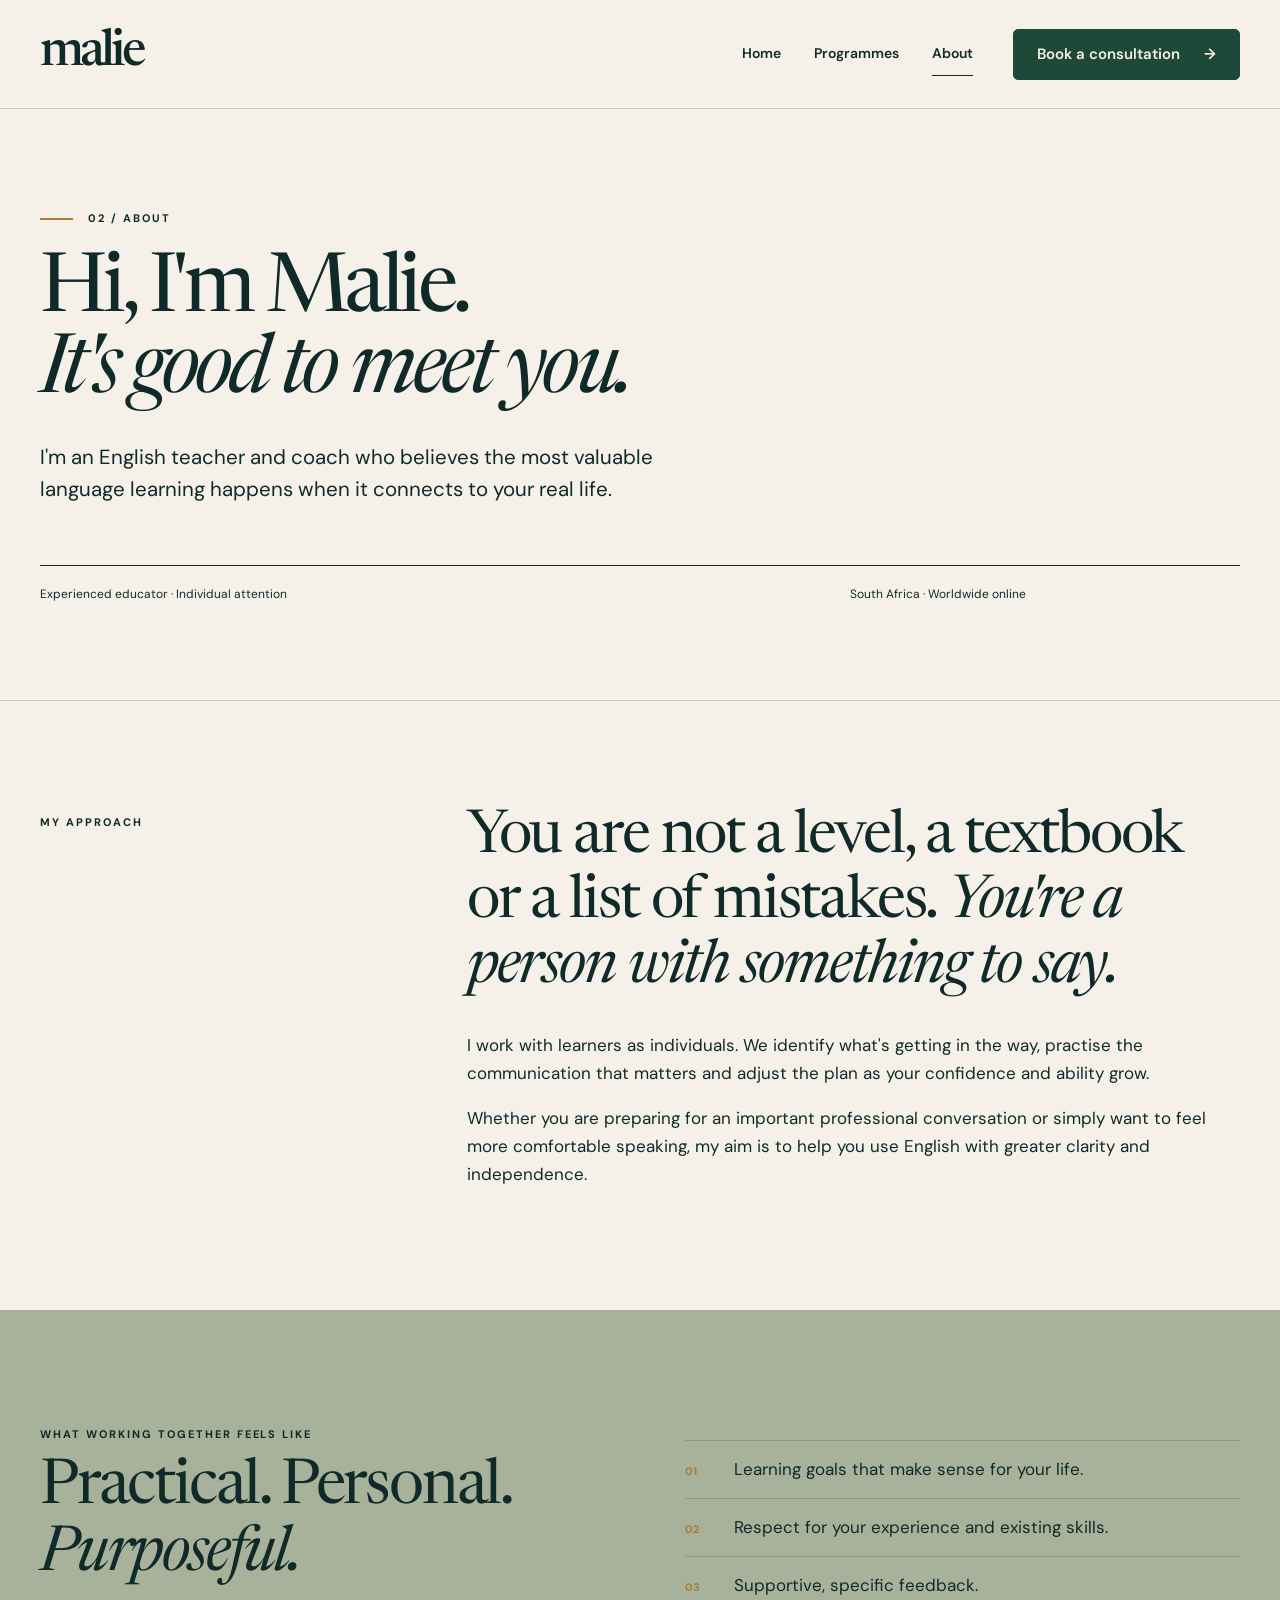
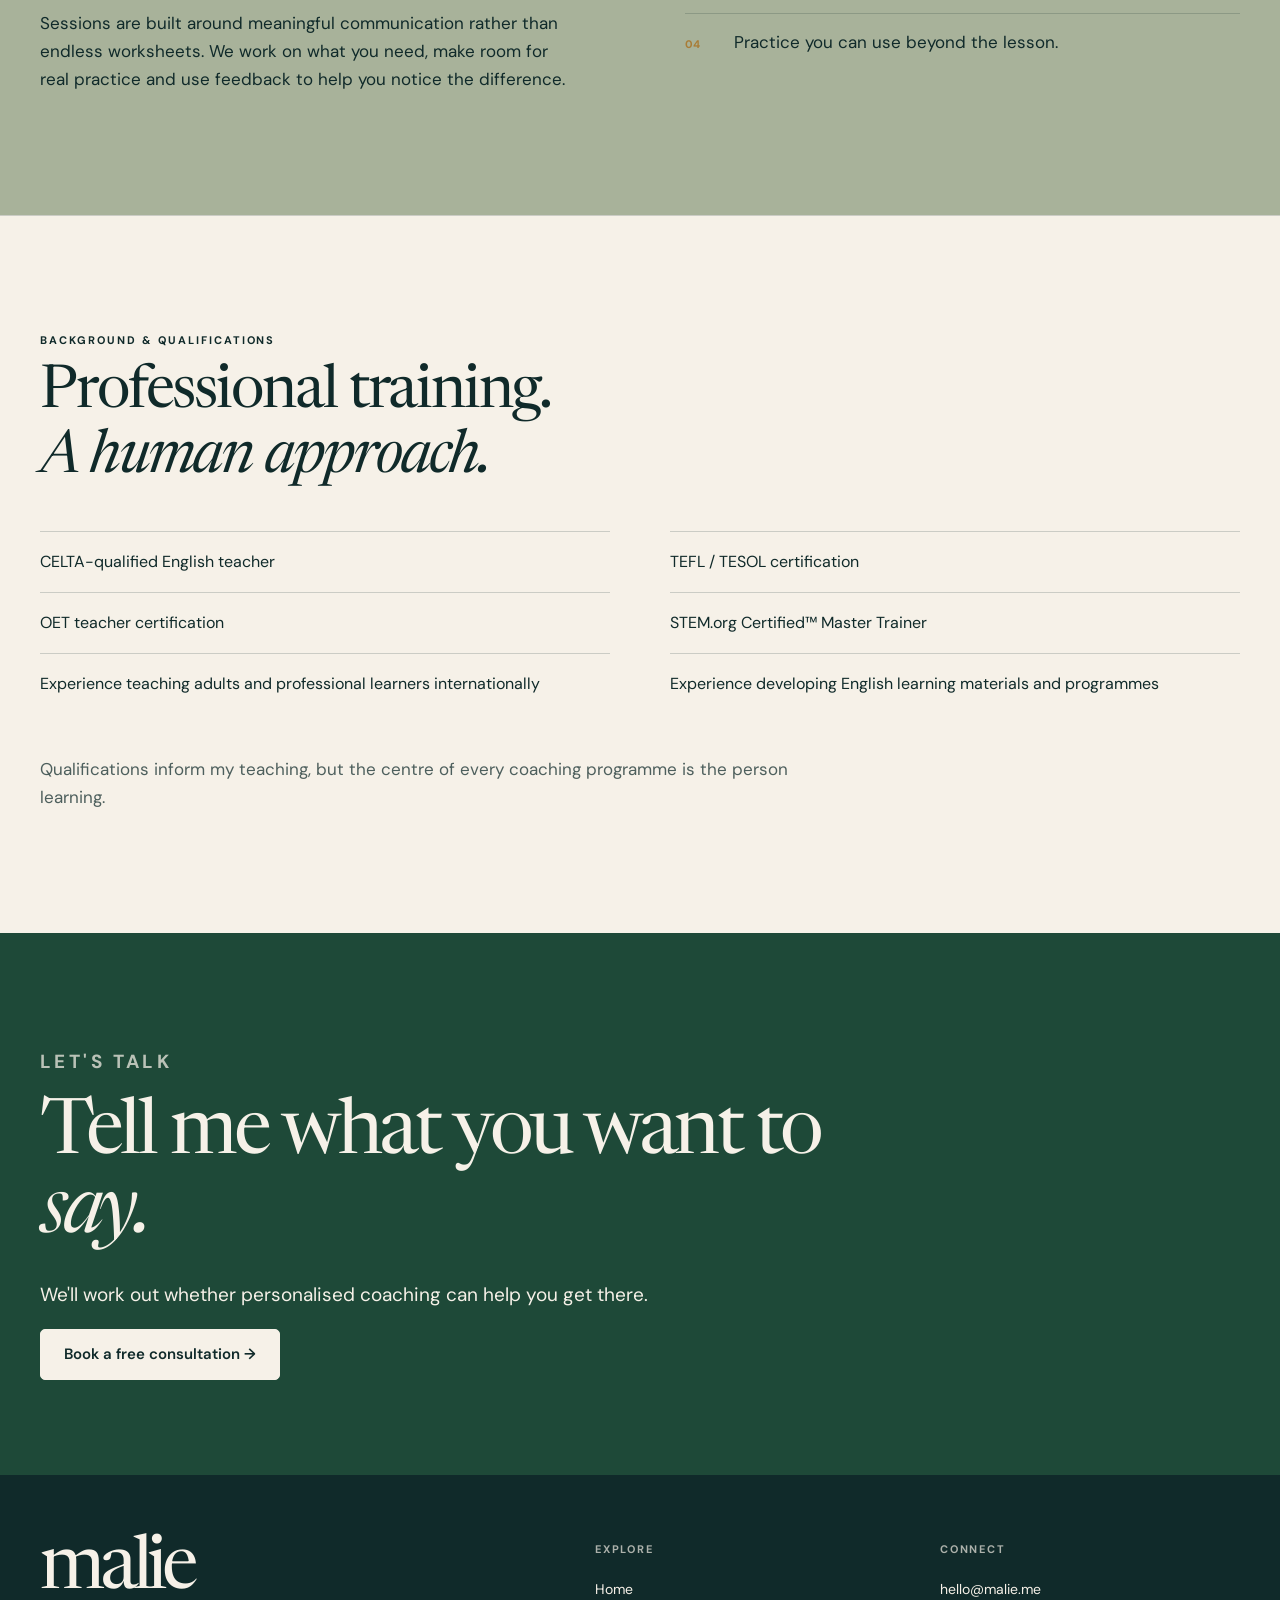
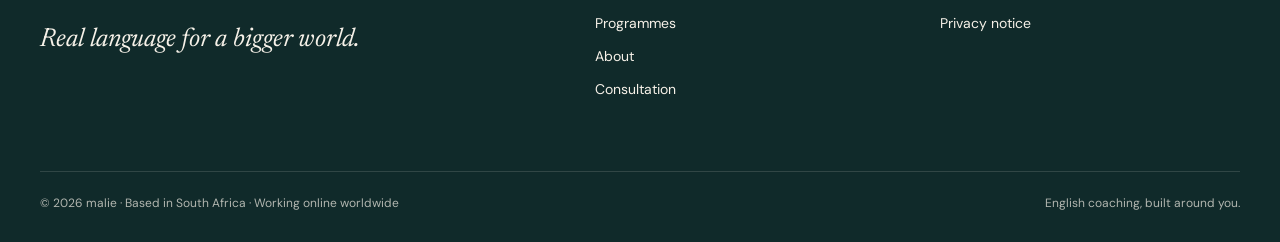
==== about.html @ 6d0420d9 "Add editorial About Malie page" ====
<!doctype html><html lang="en-GB"><head><meta charset="utf-8"><meta name="viewport" content="width=device-width,initial-scale=1"><meta name="theme-color" content="#F6F1E8"><title>About Malie | malie</title><meta name="description" content="Meet Malie, an experienced English teacher and coach offering personalised online English coaching."><link rel="canonical" href="https://malie.me/about.html"><link rel="icon" type="image/svg+xml" href="favicon.svg"><link rel="stylesheet" href="site.css"><script defer src="site.js"></script></head><body><a class="skip" href="#main">Skip to content</a><header class="site-header"><div class="container header-inner"><a class="wordmark" href="index.html" aria-label="malie — home">malie</a><button class="nav-toggle" aria-controls="site-navigation" aria-expanded="false" aria-label="Toggle navigation">Menu ☰</button><div class="header-right" id="site-navigation"><nav class="site-nav" aria-label="Main navigation"><a href="index.html" >Home</a><a href="programmes.html" >Programmes</a><a href="about.html" aria-current="page">About</a></nav><a class="header-cta" href="consultation.html">Book a consultation <span aria-hidden="true">→</span></a></div></div></header><main id="main"><section class="page-hero"><div class="container"><p class="eyebrow">02 / About</p><h1>Hi, I'm Malie.<br><em>It's good to meet you.</em></h1><p class="page-lead">I'm an English teacher and coach who believes the most valuable language learning happens when it connects to your real life.</p><div class="mastline"><span>Experienced educator · Individual attention</span><span>South Africa · Worldwide online</span></div></div></section>
<section class="section"><div class="container section-kicker"><p class="eyebrow">My approach</p><div><h2 class="display-statement">You are not a level, a textbook or a list of mistakes. <em>You're a person with something to say.</em></h2><p class="reading">I work with learners as individuals. We identify what's getting in the way, practise the communication that matters and adjust the plan as your confidence and ability grow.</p><p class="reading">Whether you are preparing for an important professional conversation or simply want to feel more comfortable speaking, my aim is to help you use English with greater clarity and independence.</p></div></div></section>
<section class="section feature"><div class="container split"><div><p class="eyebrow">What working together feels like</p><h2>Practical. Personal. <em>Purposeful.</em></h2><p>Sessions are built around meaningful communication rather than endless worksheets. We work on what you need, make room for real practice and use feedback to help you notice the difference.</p></div><div><ol class="steps"><li>Learning goals that make sense for your life.</li><li>Respect for your experience and existing skills.</li><li>Supportive, specific feedback.</li><li>Practice you can use beyond the lesson.</li></ol></div></div></section>
<section class="section"><div class="container"><p class="eyebrow">Background & qualifications</p><h2 class="display-statement">Professional training.<br><em>A human approach.</em></h2><ul class="credential-list"><li>CELTA-qualified English teacher</li><li>TEFL / TESOL certification</li><li>OET teacher certification</li><li>STEM.org Certified™ Master Trainer</li><li>Experience teaching adults and professional learners internationally</li><li>Experience developing English learning materials and programmes</li></ul><p class="reading muted">Qualifications inform my teaching, but the centre of every coaching programme is the person learning.</p></div></section>
<section class="dark-band"><div class="container"><p class="eyebrow">Let's talk</p><h2>Tell me what you want to <em>say.</em></h2><p>We'll work out whether personalised coaching can help you get there.</p><a class="button" href="consultation.html">Book a free consultation →</a></div></section></main><footer class="site-footer"><div class="container"><div class="footer-top"><div><a class="footer-wordmark" href="index.html">malie</a><p class="footer-tagline">Real language for a bigger world.</p></div><div><p class="footer-head">Explore</p><nav class="footer-links" aria-label="Footer navigation"><a href="index.html">Home</a><a href="programmes.html">Programmes</a><a href="about.html">About</a><a href="consultation.html">Consultation</a></nav></div><div><p class="footer-head">Connect</p><nav class="footer-links" aria-label="Contact links"><a href="mailto:hello@malie.me">hello@malie.me</a><a href="privacy.html">Privacy notice</a></nav></div></div><div class="footer-bottom"><span>© 2026 malie · Based in South Africa · Working online worldwide</span><span>English coaching, built around you.</span></div></div></footer></body></html>
---- site.css ----
@import url('https://fonts.googleapis.com/css2?family=DM+Sans:wght@400;500;600;700&family=Newsreader:ital,opsz,wght@0,6..72,400;0,6..72,500;1,6..72,400;1,6..72,500&display=swap');
:root{--ivory:#F6F1E8;--ink:#102A2A;--sage:#A8B29A;--forest:#1E4938;--brass:#A97C36;--line:rgba(16,42,42,.19);--sans:'DM Sans',Arial,sans-serif;--serif:'Newsreader',Georgia,serif}
*{box-sizing:border-box}
html{scroll-behavior:smooth}
body{margin:0;background:var(--ivory);color:var(--ink);font:400 17px/1.65 var(--sans);-webkit-font-smoothing:antialiased}
a{color:inherit;text-underline-offset:4px}a:hover{color:var(--forest)}
img{display:block;max-width:100%}
button,input,textarea,select{font:inherit}button{cursor:pointer}
:focus-visible{outline:3px solid var(--brass);outline-offset:4px}
.skip{position:absolute;left:20px;top:-100px;background:var(--forest);color:var(--ivory);padding:12px 20px;z-index:100}
.skip:focus{top:12px}
.container{width:min(1240px,calc(100% - 80px));margin-inline:auto}
.reading{max-width:750px}
.site-header{position:relative;border-bottom:1px solid var(--line);background:var(--ivory);z-index:10}
.header-inner{min-height:108px;display:flex;align-items:center;justify-content:space-between;gap:32px}
.wordmark{font:500 51px/.8 var(--serif);letter-spacing:-.08em;text-decoration:none;white-space:nowrap;color:var(--ink)}
.wordmark:hover{color:var(--ink)}
.header-right{display:flex;align-items:center;gap:40px}
.site-nav{display:flex;align-items:center;gap:33px}
.site-nav a{text-decoration:none;font-size:14px;font-weight:600;white-space:nowrap;border-bottom:1px solid transparent;padding:10px 0}
.site-nav a:hover,.site-nav a[aria-current="page"]{border-color:var(--ink)}
.header-cta,.button{display:inline-flex;justify-content:center;align-items:center;gap:24px;min-height:51px;padding:13px 23px;background:var(--forest);color:var(--ivory);text-decoration:none;font:600 15px/1.25 var(--sans);border:1px solid var(--forest);border-radius:5px;transition:background .18s,color .18s}
.header-cta:hover,.button:hover{background:var(--ink);color:var(--ivory)}
.button--outline{background:transparent;border-color:var(--ink);color:var(--ink)}
.button--outline:hover{background:var(--ink);color:var(--ivory)}
.button--text{background:transparent;border:0;border-radius:0;color:var(--ink);padding:0;min-height:40px}
.button--text:hover{background:transparent;color:var(--forest)}
.nav-toggle{display:none;background:none;color:var(--ink);border:1px solid var(--line);padding:10px 13px;border-radius:4px;min-height:44px}
.eyebrow{font-size:11px;letter-spacing:.18em;text-transform:uppercase;font-weight:700;line-height:1.6}
.editorial-rule{width:48px;height:2px;background:var(--brass);margin:20px 0 28px}
.hero{padding:95px 0 100px;overflow:hidden}
.hero-grid{display:grid;grid-template-columns:minmax(0,1.2fr) minmax(260px,.8fr);align-items:stretch;gap:72px}
.hero h1,.page-hero h1{font:400 clamp(58px,6.4vw,96px)/.99 var(--serif);letter-spacing:-.055em;margin:24px 0 28px;max-width:780px}
h1 em,h2 em,.display-statement em{font-weight:400}
.hero-lead,.page-lead{font-size:clamp(18px,1.6vw,21px);line-height:1.55;max-width:620px;margin:0 0 32px}
.hero-actions{display:flex;gap:17px;flex-wrap:wrap;align-items:center}
.hero-note{display:flex;gap:25px;align-items:center;margin-top:55px;padding-top:22px;border-top:1px solid var(--line);font-size:12px;line-height:1.5}
.hero-note span+span{border-left:1px solid var(--line);padding-left:25px}
.hero-art{position:relative;min-height:545px;background:var(--sage);padding:35px;overflow:hidden;display:flex;flex-direction:column;justify-content:space-between}
.hero-art::before{content:"";border:1px solid rgba(16,42,42,.24);position:absolute;inset:19px;pointer-events:none}
.hero-art-top{z-index:1;display:flex;justify-content:space-between;align-items:flex-start;font-size:11px;font-weight:700;letter-spacing:.12em;text-transform:uppercase}
.hero-art-word{font:400 clamp(135px,17vw,245px)/.75 var(--serif);letter-spacing:-.1em;margin-left:-22px;align-self:flex-start;white-space:nowrap}
.hero-art-quote{align-self:flex-end;max-width:275px;text-align:right;font:italic 400 34px/1.1 var(--serif);position:relative;z-index:1}
.hero-art-bottom{display:flex;justify-content:space-between;align-items:end;gap:30px;font-size:11px;font-weight:700;letter-spacing:.07em}
.section{padding:105px 0;border-top:1px solid var(--line)}
.section-kicker{display:grid;grid-template-columns:1fr 2fr;gap:40px;align-items:start}
.section-kicker .eyebrow{margin-top:8px}
.display-statement{font:400 clamp(39px,4.7vw,65px)/1.08 var(--serif);letter-spacing:-.035em;margin:0 0 30px;max-width:950px}
.section-intro{font:400 clamp(28px,3.1vw,43px)/1.18 var(--serif);letter-spacing:-.02em;margin:0 0 35px}
.muted{opacity:.73}
.text-link{display:inline-flex;gap:20px;align-items:center;text-decoration:none;font-weight:700;font-size:14px;border-bottom:1px solid var(--ink);padding-bottom:5px}
.text-link:hover{color:var(--forest);border-color:var(--forest)}
.path-list{display:grid;grid-template-columns:repeat(3,1fr);gap:40px;margin-top:65px}
.path-item{border-top:1px solid var(--ink);padding-top:18px}
.path-item .number{color:var(--brass);font-weight:700;font-size:12px}
.path-item h3{font:400 34px/1.15 var(--serif);letter-spacing:-.02em;margin:30px 0 15px}
.path-item p{margin:0;font-size:16px}
.split{display:grid;grid-template-columns:1fr 1fr;gap:clamp(40px,7vw,110px)}
.feature{background:var(--sage);border:0}
.feature .number-large{font:400 clamp(125px,16vw,240px)/.8 var(--serif);letter-spacing:-.07em;margin-top:15px}
.feature h2{font:400 clamp(43px,4.9vw,68px)/1.07 var(--serif);letter-spacing:-.035em;margin:0 0 20px}
.feature p{max-width:540px}
.feature aside{display:flex;justify-content:end;align-items:end}
.feature-side{border-top:1px solid rgba(16,42,42,.5);padding-top:20px;width:100%;max-width:300px}
.steps{counter-reset:step;list-style:none;padding:0;margin:25px 0}
.steps li{display:flex;align-items:baseline;gap:24px;border-top:1px solid var(--line);padding:16px 0;line-height:1.45}
.steps li::before{counter-increment:step;content:"0" counter(step);font-size:11px;font-weight:700;color:var(--brass);min-width:25px}
.dark-band{background:var(--forest);color:var(--ivory);padding:95px 0}
.dark-band .eyebrow{opacity:.72}
.dark-band h2{font:400 clamp(43px,6vw,80px)/1.02 var(--serif);letter-spacing:-.045em;margin:18px 0 26px;max-width:900px}
.dark-band p{font-size:19px;max-width:640px}
.dark-band .button{background:var(--ivory);color:var(--ink);border-color:var(--ivory)}
.dark-band .button:hover{background:var(--sage);border-color:var(--sage)}
.page-hero{padding:90px 0 95px}
.page-hero h1{max-width:1000px}
.page-hero .eyebrow{display:flex;align-items:center;gap:15px}
.page-hero .eyebrow::before{content:"";display:inline-block;width:33px;height:2px;background:var(--brass)}
.mastline{border-top:1px solid var(--ink);display:grid;grid-template-columns:2fr 1fr;gap:30px;padding-top:19px;font-size:12px;margin-top:60px}
.programme-head{display:grid;grid-template-columns:minmax(0,1fr) minmax(200px,.46fr);gap:70px;align-items:start}
.programme-head h2{font:400 clamp(40px,5.1vw,72px)/1.03 var(--serif);letter-spacing:-.045em;margin:10px 0 20px}
.programme-panel{padding:60px 0;border-top:1px solid var(--line)}
.programme-panel.first{border-top:1px solid var(--ink)}
.programme-panel h3{font:400 33px/1.15 var(--serif);margin:0 0 12px}
.programme-panel p{max-width:700px}
.details-grid{display:grid;grid-template-columns:repeat(2,1fr);gap:25px 70px;margin-top:55px}
.detail{padding-top:15px;border-top:1px solid var(--line)}
.detail strong{display:block;font-size:13px}
.detail p{font-size:15px;margin:6px 0 0}
.quote-section{padding:80px 0;border-top:1px solid var(--line)}
.quote-section blockquote{font:italic 400 clamp(36px,5.3vw,74px)/1.1 var(--serif);letter-spacing:-.04em;max-width:980px;margin:0}
.credential-list{display:grid;grid-template-columns:repeat(2,1fr);gap:0 60px;margin:40px 0;padding:0;list-style:none}
.credential-list li{border-top:1px solid var(--line);padding:17px 0;font-size:16px}
.info-section{padding:55px 0;border-top:1px solid var(--line)}
.info-section h2{font:400 35px/1.1 var(--serif);margin:0 0 22px}
.info-section p{margin-top:0}
.faq{max-width:830px;margin:50px auto 0}
.faq details{border-top:1px solid var(--line);padding:17px 0}
.faq details:last-child{border-bottom:1px solid var(--line)}
.faq summary{cursor:pointer;list-style:none;display:flex;justify-content:space-between;gap:20px;font-weight:600}
.faq summary::-webkit-details-marker{display:none}
.faq summary::after{content:"+";font-size:25px;font-weight:400;line-height:1}
.faq details[open] summary::after{content:"−"}
.faq details p{max-width:640px;margin:14px 0 6px}
.contact-panel{background:var(--sage);padding:55px;display:grid;grid-template-columns:1fr 1.3fr;gap:80px}
.contact-panel h2{font:400 45px/1.08 var(--serif);margin:0 0 20px}
.contact-panel p{margin:0 0 15px}
.form-grid{display:grid;grid-template-columns:1fr 1fr;gap:19px}
.field{display:flex;flex-direction:column;gap:6px}
.field.full{grid-column:1/-1}
.field label{font-size:13px;font-weight:700}
.field input,.field select,.field textarea{background:var(--ivory);border:1px solid rgba(16,42,42,.55);color:var(--ink);border-radius:4px;padding:12px 13px;min-height:49px;width:100%}
.field textarea{min-height:122px;resize:vertical}
.form-note{font-size:12px;line-height:1.5;opacity:.77;margin:8px 0 17px}
.contact-actions{display:flex;align-items:center;gap:16px;flex-wrap:wrap}
.form-status{font-size:14px;font-weight:600}
.site-footer{background:var(--ink);color:var(--ivory);padding:65px 0 28px}
.footer-top{display:grid;grid-template-columns:1.7fr 1fr 1fr;gap:45px;padding-bottom:70px}
.footer-wordmark{font:400 74px/.85 var(--serif);letter-spacing:-.07em;text-decoration:none}
.footer-wordmark:hover{color:var(--ivory)}
.footer-tagline{font:italic 400 26px/1.1 var(--serif);margin:23px 0 0}
.footer-head{font-size:11px;text-transform:uppercase;letter-spacing:.16em;opacity:.68;font-weight:700;margin:0 0 20px}
.footer-links{display:flex;flex-direction:column;align-items:start;gap:10px}
.footer-links a{text-decoration:none;font-size:14px}
.footer-links a:hover{text-decoration:underline;color:var(--ivory)}
.footer-bottom{display:flex;justify-content:space-between;gap:20px;border-top:1px solid rgba(246,241,232,.2);padding-top:22px;font-size:12px;opacity:.7;flex-wrap:wrap}
.footer-bottom a{color:var(--ivory)}
.simple-body{padding:10px 0 90px}
.simple-body h2{font:400 34px/1.2 var(--serif);margin:40px 0 15px}
.simple-body p,.simple-body li{font-size:16px}
@media(max-width:1000px){.header-right{gap:20px}.site-nav{gap:22px}.hero-grid{gap:38px}.hero-art{min-height:490px}.section-kicker{grid-template-columns:1fr 2.5fr}.contact-panel{gap:40px}}
@media(max-width:760px){.container{width:calc(100% - 40px)}.header-inner{min-height:82px}.wordmark{font-size:45px}.nav-toggle{display:block}.header-right{display:none;position:absolute;top:82px;left:0;right:0;background:var(--ivory);padding:22px 20px 32px;border-top:1px solid var(--line);border-bottom:1px solid var(--ink);flex-direction:column;align-items:stretch;gap:25px}.header-right.open{display:flex}.site-nav{flex-direction:column;align-items:stretch;gap:6px}.site-nav a{font-size:16px;padding:12px 0}.header-cta{align-self:flex-start}.hero{padding:60px 0 70px}.hero-grid,.split,.section-kicker,.programme-head,.contact-panel{grid-template-columns:1fr;gap:35px}.hero h1,.page-hero h1{font-size:clamp(48px,10vw,64px);margin:20px 0 25px}.hero-art{min-height:340px;padding:30px}.hero-art-word{font-size:150px}.hero-art-quote{font-size:29px}.hero-note{flex-wrap:wrap;gap:12px;margin-top:38px}.hero-note span+span{padding-left:12px}.section{padding:68px 0}.path-list,.details-grid,.credential-list{grid-template-columns:1fr}.path-list{gap:37px;margin-top:40px}.path-item h3{margin-top:15px}.feature aside{display:none}.dark-band{padding:75px 0}.page-hero{padding:55px 0 65px}.mastline{grid-template-columns:1fr;gap:8px;margin-top:40px}.programme-panel{padding:43px 0}.contact-panel{padding:30px 22px}.form-grid{grid-template-columns:1fr}.footer-top{grid-template-columns:1fr 1fr;gap:35px;padding-bottom:50px}.footer-top>div:first-child{grid-column:1/-1}.footer-wordmark{font-size:66px}}
@media(max-width:430px){.hero-art{min-height:300px}.hero-art-word{font-size:135px}.hero-art-quote{font-size:25px}.hero-note{display:block}.hero-note span{display:block}.hero-note span+span{border:0;padding:0;margin-top:9px}.footer-top{grid-template-columns:1fr}.footer-top>div:first-child{grid-column:auto}}
@media(prefers-reduced-motion:reduce){html{scroll-behavior:auto}*{transition:none!important}}
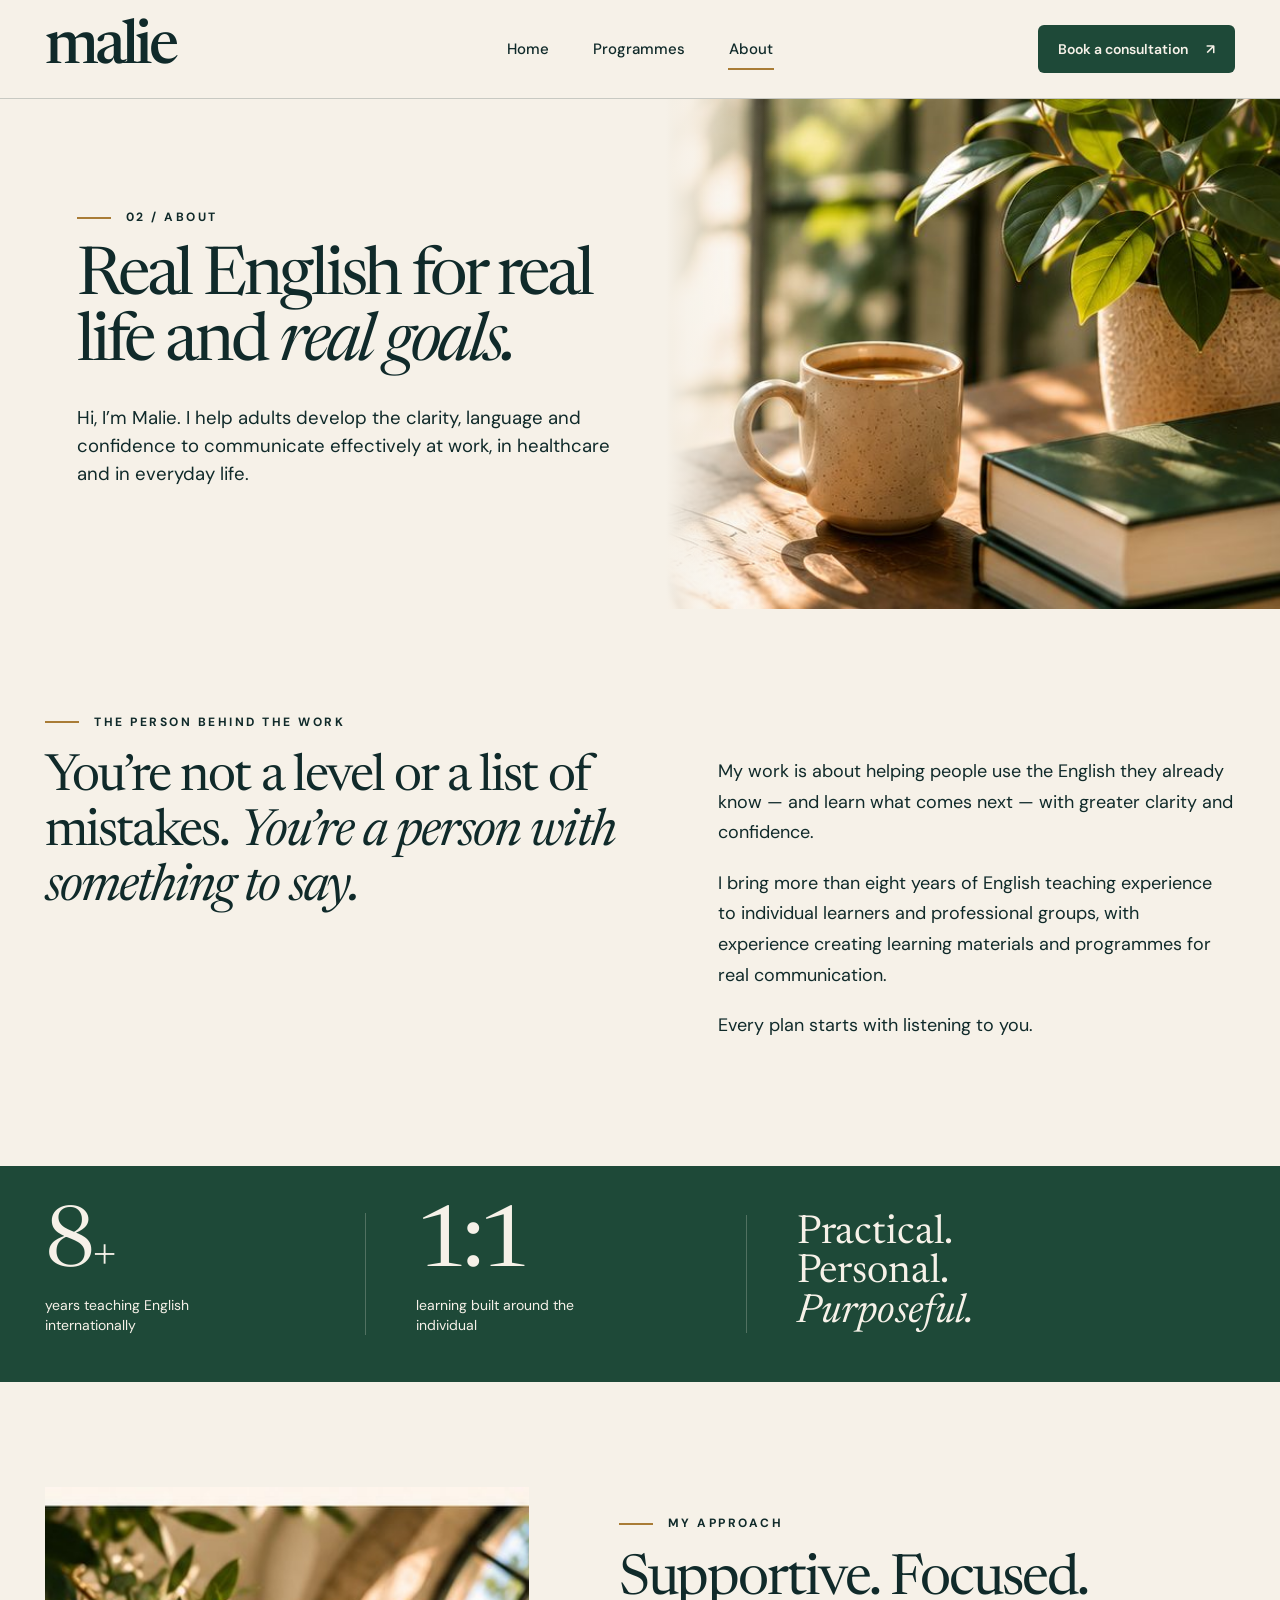
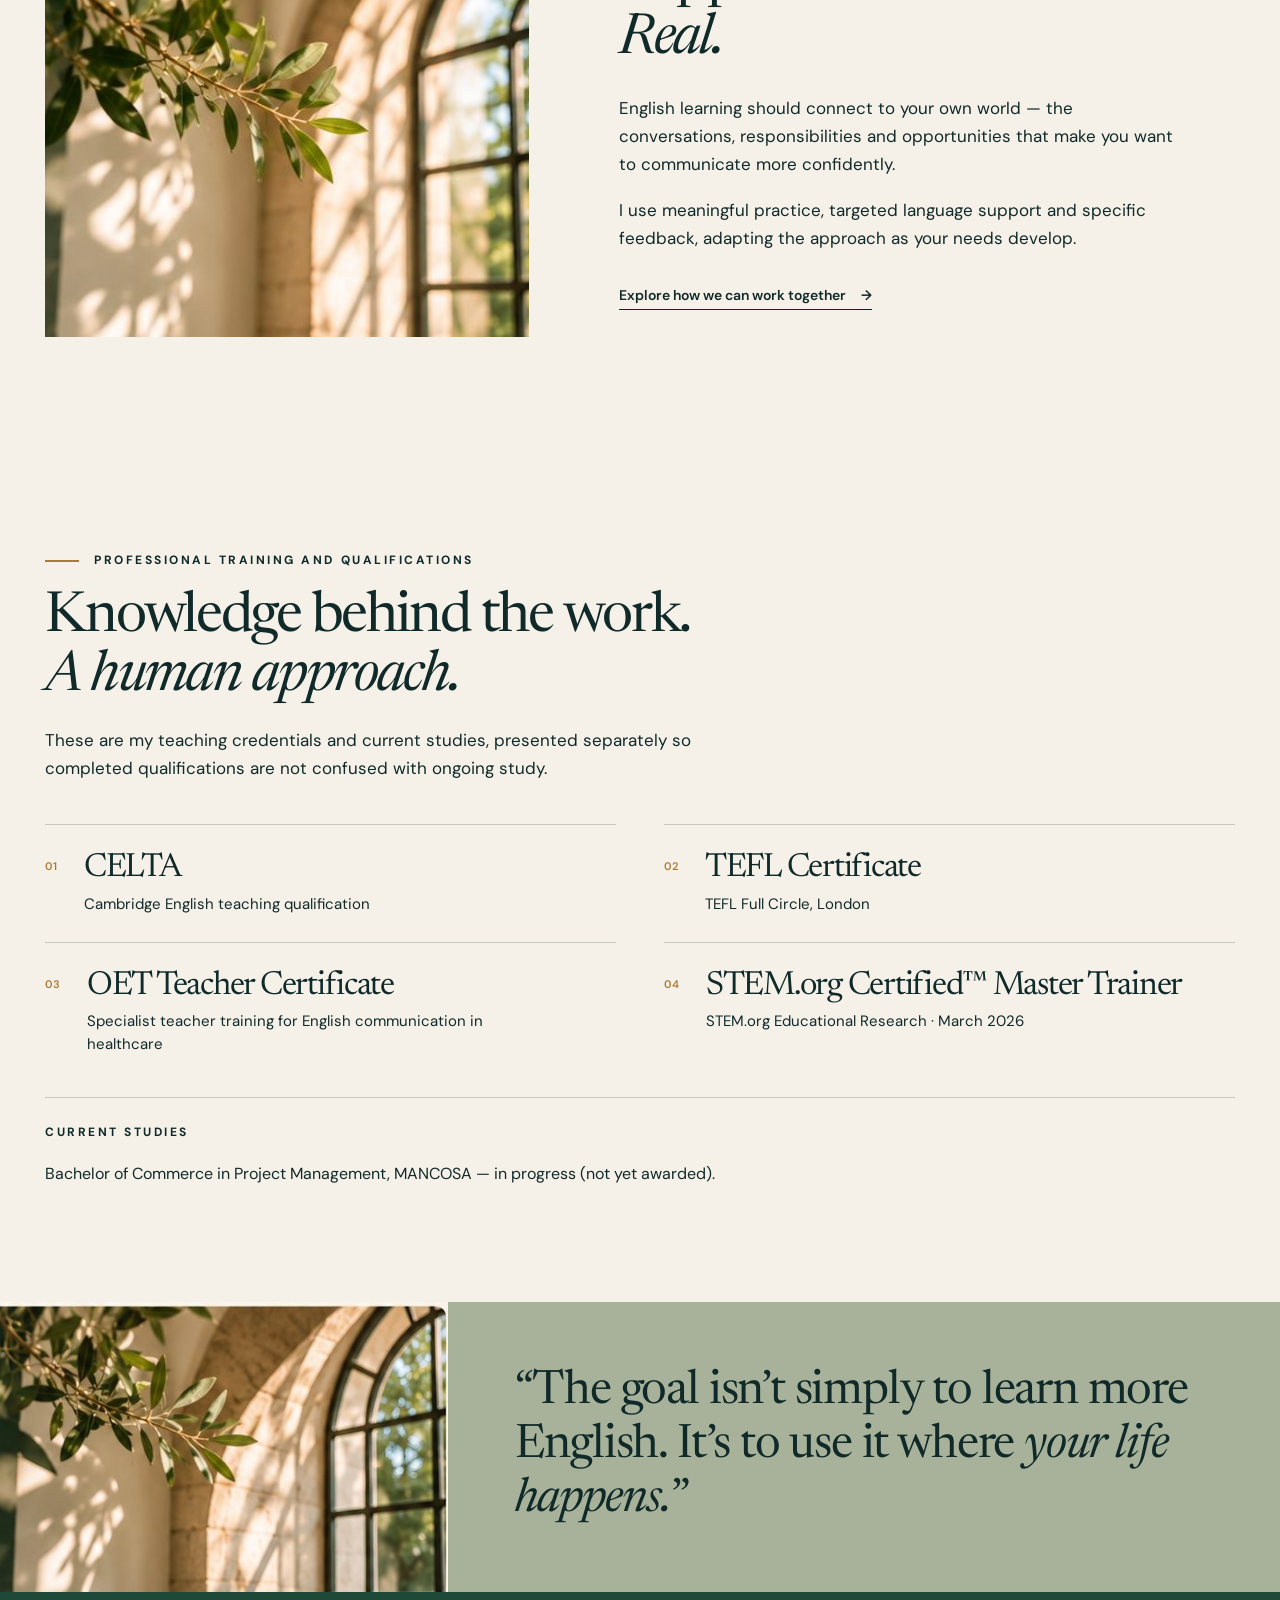
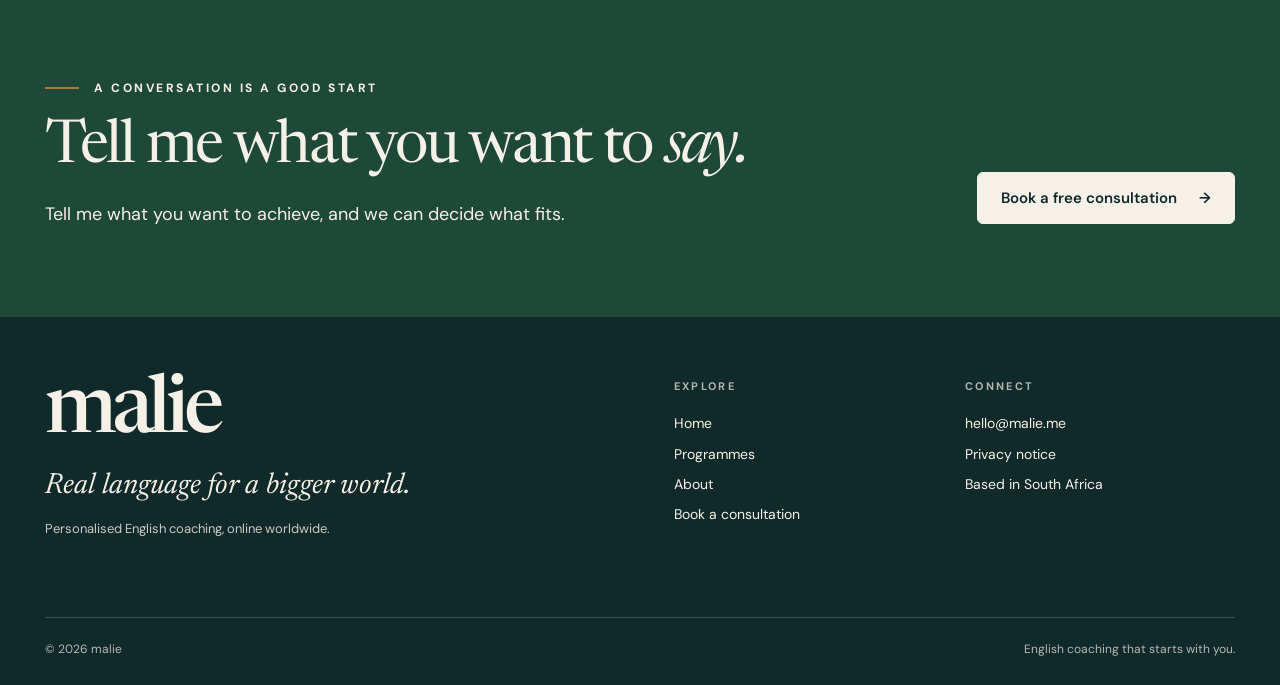
==== commit 91d16e82: "Rebuild all malie.me pages to approved editorial identity and correct credentials" ====
--- a/about.html
+++ b/about.html
@@ -1,5 +1,31 @@
-<!doctype html><html lang="en-GB"><head><meta charset="utf-8"><meta name="viewport" content="width=device-width,initial-scale=1"><meta name="theme-color" content="#F6F1E8"><title>About Malie | malie</title><meta name="description" content="Meet Malie, an experienced English teacher and coach offering personalised online English coaching."><link rel="canonical" href="https://malie.me/about.html"><link rel="icon" type="image/svg+xml" href="favicon.svg"><link rel="stylesheet" href="site.css"><script defer src="site.js"></script></head><body><a class="skip" href="#main">Skip to content</a><header class="site-header"><div class="container header-inner"><a class="wordmark" href="index.html" aria-label="malie — home">malie</a><button class="nav-toggle" aria-controls="site-navigation" aria-expanded="false" aria-label="Toggle navigation">Menu ☰</button><div class="header-right" id="site-navigation"><nav class="site-nav" aria-label="Main navigation"><a href="index.html" >Home</a><a href="programmes.html" >Programmes</a><a href="about.html" aria-current="page">About</a></nav><a class="header-cta" href="consultation.html">Book a consultation <span aria-hidden="true">→</span></a></div></div></header><main id="main"><section class="page-hero"><div class="container"><p class="eyebrow">02 / About</p><h1>Hi, I'm Malie.<br><em>It's good to meet you.</em></h1><p class="page-lead">I'm an English teacher and coach who believes the most valuable language learning happens when it connects to your real life.</p><div class="mastline"><span>Experienced educator · Individual attention</span><span>South Africa · Worldwide online</span></div></div></section>
-<section class="section"><div class="container section-kicker"><p class="eyebrow">My approach</p><div><h2 class="display-statement">You are not a level, a textbook or a list of mistakes. <em>You're a person with something to say.</em></h2><p class="reading">I work with learners as individuals. We identify what's getting in the way, practise the communication that matters and adjust the plan as your confidence and ability grow.</p><p class="reading">Whether you are preparing for an important professional conversation or simply want to feel more comfortable speaking, my aim is to help you use English with greater clarity and independence.</p></div></div></section>
-<section class="section feature"><div class="container split"><div><p class="eyebrow">What working together feels like</p><h2>Practical. Personal. <em>Purposeful.</em></h2><p>Sessions are built around meaningful communication rather than endless worksheets. We work on what you need, make room for real practice and use feedback to help you notice the difference.</p></div><div><ol class="steps"><li>Learning goals that make sense for your life.</li><li>Respect for your experience and existing skills.</li><li>Supportive, specific feedback.</li><li>Practice you can use beyond the lesson.</li></ol></div></div></section>
-<section class="section"><div class="container"><p class="eyebrow">Background & qualifications</p><h2 class="display-statement">Professional training.<br><em>A human approach.</em></h2><ul class="credential-list"><li>CELTA-qualified English teacher</li><li>TEFL / TESOL certification</li><li>OET teacher certification</li><li>STEM.org Certified™ Master Trainer</li><li>Experience teaching adults and professional learners internationally</li><li>Experience developing English learning materials and programmes</li></ul><p class="reading muted">Qualifications inform my teaching, but the centre of every coaching programme is the person learning.</p></div></section>
-<section class="dark-band"><div class="container"><p class="eyebrow">Let's talk</p><h2>Tell me what you want to <em>say.</em></h2><p>We'll work out whether personalised coaching can help you get there.</p><a class="button" href="consultation.html">Book a free consultation →</a></div></section></main><footer class="site-footer"><div class="container"><div class="footer-top"><div><a class="footer-wordmark" href="index.html">malie</a><p class="footer-tagline">Real language for a bigger world.</p></div><div><p class="footer-head">Explore</p><nav class="footer-links" aria-label="Footer navigation"><a href="index.html">Home</a><a href="programmes.html">Programmes</a><a href="about.html">About</a><a href="consultation.html">Consultation</a></nav></div><div><p class="footer-head">Connect</p><nav class="footer-links" aria-label="Contact links"><a href="mailto:hello@malie.me">hello@malie.me</a><a href="privacy.html">Privacy notice</a></nav></div></div><div class="footer-bottom"><span>© 2026 malie · Based in South Africa · Working online worldwide</span><span>English coaching, built around you.</span></div></div></footer></body></html>+<!doctype html><html lang="en-GB"><head>
+<meta charset="utf-8"><meta name="viewport" content="width=device-width,initial-scale=1">
+<meta name="theme-color" content="#F6F1E8"><title>About Malie | English Teacher and Coach</title>
+<meta name="description" content="Get to know Malie’s practical approach to personalised English coaching, training and teaching experience."><link rel="canonical" href="https://malie.me/about.html">
+<meta property="og:type" content="website"><meta property="og:title" content="About Malie | English Teacher and Coach"><meta property="og:description" content="Get to know Malie’s practical approach to personalised English coaching, training and teaching experience."><meta property="og:url" content="https://malie.me/about.html">
+<link rel="icon" type="image/svg+xml" href="favicon.svg">
+<link rel="preconnect" href="https://fonts.googleapis.com"><link rel="preconnect" href="https://fonts.gstatic.com" crossorigin>
+<link href="https://fonts.googleapis.com/css2?family=DM+Sans:wght@400;500;600;700&family=Newsreader:ital,opsz,wght@0,6..72,400;0,6..72,500;1,6..72,400;1,6..72,500&display=swap" rel="stylesheet">
+<link rel="stylesheet" href="site.css?v=20261122fix4"><script defer src="site.js?v=20261122fix4"></script>
+</head><body><a class="skip" href="#main">Skip to content</a>
+<header class="site-header"><div class="header-inner">
+  <a href="index.html" class="wordmark" aria-label="malie — home">malie</a>
+  <nav id="site-navigation" class="site-nav" aria-label="Main navigation"><a href="index.html">Home</a><a href="programmes.html">Programmes</a><a href="about.html" aria-current="page">About</a><a class="mobile-consultation" href="consultation.html">Book a consultation <span aria-hidden="true">↗</span></a></nav>
+  <a class="nav-cta" href="consultation.html">Book a consultation <span aria-hidden="true">↗</span></a>
+  <button class="nav-toggle" type="button" aria-controls="site-navigation" aria-expanded="false" aria-label="Open navigation"><span>Menu</span><span class="menu-bars" aria-hidden="true"><i></i><i></i></span></button>
+</div></header><main id="main"><section class="page-hero two-col-hero"><div class="page-hero-copy"><p class="eyebrow"><span class="eyebrow-rule" aria-hidden="true"></span>02 / About</p><h1>Real English for real life and <em>real goals.</em></h1><p>Hi, I’m Malie. I help adults develop the clarity, language and confidence to communicate effectively at work, in healthcare and in everyday life.</p></div><div class="page-hero-photo"><img src="assets/about-hero.jpg" alt="An open book, coffee cup and sunlit greenery on a welcoming table" width="598" height="474" fetchpriority="high"></div></section>
+<section class="about-intro shell"><div class="about-intro-heading"><p class="eyebrow"><span class="eyebrow-rule" aria-hidden="true"></span>The person behind the work</p><h2>You’re not a level or a list of mistakes. <em>You’re a person with something to say.</em></h2></div><div class="about-intro-text"><p>My work is about helping people use the English they already know — and learn what comes next — with greater clarity and confidence.</p><p>I bring more than eight years of English teaching experience to individual learners and professional groups, with experience creating learning materials and programmes for real communication.</p><p>Every plan starts with listening to you.</p></div></section>
+<section class="experience-band"><div class="shell experience-grid"><div><strong>8<span>+</span></strong><p>years teaching English internationally</p></div><div><strong>1:1</strong><p>learning built around the individual</p></div><div class="experience-words"><span>Practical.</span><span>Personal.</span><em>Purposeful.</em></div></div></section>
+<section class="about-method shell split-editorial"><div class="method-photo"><img src="assets/about-window.jpg" alt="Sunlit windows and leafy branches in a warm architectural space" width="455" height="390" loading="lazy"></div><div class="method-copy"><p class="eyebrow"><span class="eyebrow-rule" aria-hidden="true"></span>My approach</p><h2>Supportive. Focused.<br><em>Real.</em></h2><p>English learning should connect to your own world — the conversations, responsibilities and opportunities that make you want to communicate more confidently.</p><p>I use meaningful practice, targeted language support and specific feedback, adapting the approach as your needs develop.</p><a class="text-link" href="programmes.html">Explore how we can work together <span aria-hidden="true">→</span></a></div></section>
+<section class="qualifications" id="qualifications"><div class="shell"><div class="qualifications-heading"><p class="eyebrow"><span class="eyebrow-rule" aria-hidden="true"></span>Professional training and qualifications</p><h2>Knowledge behind the work.<br><em>A human approach.</em></h2><p>These are my teaching credentials and current studies, presented separately so completed qualifications are not confused with ongoing study.</p></div>
+<div class="credentials-list"><div class="credential"><span>01</span><div><h3>CELTA</h3><p>Cambridge English teaching qualification</p></div></div>
+<div class="credential"><span>02</span><div><h3>TEFL Certificate</h3><p>TEFL Full Circle, London</p></div></div>
+<div class="credential"><span>03</span><div><h3>OET Teacher Certificate</h3><p>Specialist teacher training for English communication in healthcare</p></div></div>
+<div class="credential"><span>04</span><div><h3>STEM.org Certified™ Master Trainer</h3><p>STEM.org Educational Research · March 2026</p></div></div></div>
+<div class="study-note"><span class="eyebrow">Current studies</span><p>Bachelor of Commerce in Project Management, MANCOSA — in progress (not yet awarded).</p></div></div></section>
+<section class="about-photo-quote"><img src="assets/programmes-window.jpg" loading="lazy" alt="Bright architectural window and natural foliage" width="535" height="322"><div><p>“The goal isn’t simply to learn more English. It’s to use it where <em>your life happens.</em>”</p></div></section>
+<section class="closing-cta"><div class="shell closing-grid"><div><p class="eyebrow"><span class="eyebrow-rule" aria-hidden="true"></span>A conversation is a good start</p><h2>Tell me what you want to <em>say.</em></h2><p>Tell me what you want to achieve, and we can decide what fits.</p></div><a class="button button-ivory" href="consultation.html">Book a free consultation <span aria-hidden="true">→</span></a></div></section></main><footer class="site-footer"><div class="shell footer-main">
+    <div><a href="index.html" class="footer-brand">malie</a><p class="footer-motto">Real language for a bigger world.</p><p class="footer-note">Personalised English coaching, online worldwide.</p></div>
+    <div class="footer-menu"><span class="eyebrow">Explore</span><a href="index.html">Home</a><a href="programmes.html">Programmes</a><a href="about.html">About</a><a href="consultation.html">Book a consultation</a></div>
+    <div class="footer-menu"><span class="eyebrow">Connect</span><a href="mailto:hello@malie.me">hello@malie.me</a><a href="privacy.html">Privacy notice</a><span>Based in South Africa</span></div>
+  </div><div class="shell footer-bottom"><span>© 2026 malie</span><span>English coaching that starts with you.</span></div></footer></body></html>
--- a/site.css
+++ b/site.css
@@ -1,133 +1,72 @@
-@import url('https://fonts.googleapis.com/css2?family=DM+Sans:wght@400;500;600;700&family=Newsreader:ital,opsz,wght@0,6..72,400;0,6..72,500;1,6..72,400;1,6..72,500&display=swap');
-:root{--ivory:#F6F1E8;--ink:#102A2A;--sage:#A8B29A;--forest:#1E4938;--brass:#A97C36;--line:rgba(16,42,42,.19);--sans:'DM Sans',Arial,sans-serif;--serif:'Newsreader',Georgia,serif}
-*{box-sizing:border-box}
-html{scroll-behavior:smooth}
-body{margin:0;background:var(--ivory);color:var(--ink);font:400 17px/1.65 var(--sans);-webkit-font-smoothing:antialiased}
-a{color:inherit;text-underline-offset:4px}a:hover{color:var(--forest)}
-img{display:block;max-width:100%}
-button,input,textarea,select{font:inherit}button{cursor:pointer}
-:focus-visible{outline:3px solid var(--brass);outline-offset:4px}
-.skip{position:absolute;left:20px;top:-100px;background:var(--forest);color:var(--ivory);padding:12px 20px;z-index:100}
-.skip:focus{top:12px}
-.container{width:min(1240px,calc(100% - 80px));margin-inline:auto}
-.reading{max-width:750px}
-.site-header{position:relative;border-bottom:1px solid var(--line);background:var(--ivory);z-index:10}
-.header-inner{min-height:108px;display:flex;align-items:center;justify-content:space-between;gap:32px}
-.wordmark{font:500 51px/.8 var(--serif);letter-spacing:-.08em;text-decoration:none;white-space:nowrap;color:var(--ink)}
-.wordmark:hover{color:var(--ink)}
-.header-right{display:flex;align-items:center;gap:40px}
-.site-nav{display:flex;align-items:center;gap:33px}
-.site-nav a{text-decoration:none;font-size:14px;font-weight:600;white-space:nowrap;border-bottom:1px solid transparent;padding:10px 0}
-.site-nav a:hover,.site-nav a[aria-current="page"]{border-color:var(--ink)}
-.header-cta,.button{display:inline-flex;justify-content:center;align-items:center;gap:24px;min-height:51px;padding:13px 23px;background:var(--forest);color:var(--ivory);text-decoration:none;font:600 15px/1.25 var(--sans);border:1px solid var(--forest);border-radius:5px;transition:background .18s,color .18s}
-.header-cta:hover,.button:hover{background:var(--ink);color:var(--ivory)}
-.button--outline{background:transparent;border-color:var(--ink);color:var(--ink)}
-.button--outline:hover{background:var(--ink);color:var(--ivory)}
-.button--text{background:transparent;border:0;border-radius:0;color:var(--ink);padding:0;min-height:40px}
-.button--text:hover{background:transparent;color:var(--forest)}
-.nav-toggle{display:none;background:none;color:var(--ink);border:1px solid var(--line);padding:10px 13px;border-radius:4px;min-height:44px}
-.eyebrow{font-size:11px;letter-spacing:.18em;text-transform:uppercase;font-weight:700;line-height:1.6}
-.editorial-rule{width:48px;height:2px;background:var(--brass);margin:20px 0 28px}
-.hero{padding:95px 0 100px;overflow:hidden}
-.hero-grid{display:grid;grid-template-columns:minmax(0,1.2fr) minmax(260px,.8fr);align-items:stretch;gap:72px}
-.hero h1,.page-hero h1{font:400 clamp(58px,6.4vw,96px)/.99 var(--serif);letter-spacing:-.055em;margin:24px 0 28px;max-width:780px}
-h1 em,h2 em,.display-statement em{font-weight:400}
-.hero-lead,.page-lead{font-size:clamp(18px,1.6vw,21px);line-height:1.55;max-width:620px;margin:0 0 32px}
-.hero-actions{display:flex;gap:17px;flex-wrap:wrap;align-items:center}
-.hero-note{display:flex;gap:25px;align-items:center;margin-top:55px;padding-top:22px;border-top:1px solid var(--line);font-size:12px;line-height:1.5}
-.hero-note span+span{border-left:1px solid var(--line);padding-left:25px}
-.hero-art{position:relative;min-height:545px;background:var(--sage);padding:35px;overflow:hidden;display:flex;flex-direction:column;justify-content:space-between}
-.hero-art::before{content:"";border:1px solid rgba(16,42,42,.24);position:absolute;inset:19px;pointer-events:none}
-.hero-art-top{z-index:1;display:flex;justify-content:space-between;align-items:flex-start;font-size:11px;font-weight:700;letter-spacing:.12em;text-transform:uppercase}
-.hero-art-word{font:400 clamp(135px,17vw,245px)/.75 var(--serif);letter-spacing:-.1em;margin-left:-22px;align-self:flex-start;white-space:nowrap}
-.hero-art-quote{align-self:flex-end;max-width:275px;text-align:right;font:italic 400 34px/1.1 var(--serif);position:relative;z-index:1}
-.hero-art-bottom{display:flex;justify-content:space-between;align-items:end;gap:30px;font-size:11px;font-weight:700;letter-spacing:.07em}
-.section{padding:105px 0;border-top:1px solid var(--line)}
-.section-kicker{display:grid;grid-template-columns:1fr 2fr;gap:40px;align-items:start}
-.section-kicker .eyebrow{margin-top:8px}
-.display-statement{font:400 clamp(39px,4.7vw,65px)/1.08 var(--serif);letter-spacing:-.035em;margin:0 0 30px;max-width:950px}
-.section-intro{font:400 clamp(28px,3.1vw,43px)/1.18 var(--serif);letter-spacing:-.02em;margin:0 0 35px}
-.muted{opacity:.73}
-.text-link{display:inline-flex;gap:20px;align-items:center;text-decoration:none;font-weight:700;font-size:14px;border-bottom:1px solid var(--ink);padding-bottom:5px}
-.text-link:hover{color:var(--forest);border-color:var(--forest)}
-.path-list{display:grid;grid-template-columns:repeat(3,1fr);gap:40px;margin-top:65px}
-.path-item{border-top:1px solid var(--ink);padding-top:18px}
-.path-item .number{color:var(--brass);font-weight:700;font-size:12px}
-.path-item h3{font:400 34px/1.15 var(--serif);letter-spacing:-.02em;margin:30px 0 15px}
-.path-item p{margin:0;font-size:16px}
-.split{display:grid;grid-template-columns:1fr 1fr;gap:clamp(40px,7vw,110px)}
-.feature{background:var(--sage);border:0}
-.feature .number-large{font:400 clamp(125px,16vw,240px)/.8 var(--serif);letter-spacing:-.07em;margin-top:15px}
-.feature h2{font:400 clamp(43px,4.9vw,68px)/1.07 var(--serif);letter-spacing:-.035em;margin:0 0 20px}
-.feature p{max-width:540px}
-.feature aside{display:flex;justify-content:end;align-items:end}
-.feature-side{border-top:1px solid rgba(16,42,42,.5);padding-top:20px;width:100%;max-width:300px}
-.steps{counter-reset:step;list-style:none;padding:0;margin:25px 0}
-.steps li{display:flex;align-items:baseline;gap:24px;border-top:1px solid var(--line);padding:16px 0;line-height:1.45}
-.steps li::before{counter-increment:step;content:"0" counter(step);font-size:11px;font-weight:700;color:var(--brass);min-width:25px}
-.dark-band{background:var(--forest);color:var(--ivory);padding:95px 0}
-.dark-band .eyebrow{opacity:.72}
-.dark-band h2{font:400 clamp(43px,6vw,80px)/1.02 var(--serif);letter-spacing:-.045em;margin:18px 0 26px;max-width:900px}
-.dark-band p{font-size:19px;max-width:640px}
-.dark-band .button{background:var(--ivory);color:var(--ink);border-color:var(--ivory)}
-.dark-band .button:hover{background:var(--sage);border-color:var(--sage)}
-.page-hero{padding:90px 0 95px}
-.page-hero h1{max-width:1000px}
-.page-hero .eyebrow{display:flex;align-items:center;gap:15px}
-.page-hero .eyebrow::before{content:"";display:inline-block;width:33px;height:2px;background:var(--brass)}
-.mastline{border-top:1px solid var(--ink);display:grid;grid-template-columns:2fr 1fr;gap:30px;padding-top:19px;font-size:12px;margin-top:60px}
-.programme-head{display:grid;grid-template-columns:minmax(0,1fr) minmax(200px,.46fr);gap:70px;align-items:start}
-.programme-head h2{font:400 clamp(40px,5.1vw,72px)/1.03 var(--serif);letter-spacing:-.045em;margin:10px 0 20px}
-.programme-panel{padding:60px 0;border-top:1px solid var(--line)}
-.programme-panel.first{border-top:1px solid var(--ink)}
-.programme-panel h3{font:400 33px/1.15 var(--serif);margin:0 0 12px}
-.programme-panel p{max-width:700px}
-.details-grid{display:grid;grid-template-columns:repeat(2,1fr);gap:25px 70px;margin-top:55px}
-.detail{padding-top:15px;border-top:1px solid var(--line)}
-.detail strong{display:block;font-size:13px}
-.detail p{font-size:15px;margin:6px 0 0}
-.quote-section{padding:80px 0;border-top:1px solid var(--line)}
-.quote-section blockquote{font:italic 400 clamp(36px,5.3vw,74px)/1.1 var(--serif);letter-spacing:-.04em;max-width:980px;margin:0}
-.credential-list{display:grid;grid-template-columns:repeat(2,1fr);gap:0 60px;margin:40px 0;padding:0;list-style:none}
-.credential-list li{border-top:1px solid var(--line);padding:17px 0;font-size:16px}
-.info-section{padding:55px 0;border-top:1px solid var(--line)}
-.info-section h2{font:400 35px/1.1 var(--serif);margin:0 0 22px}
-.info-section p{margin-top:0}
-.faq{max-width:830px;margin:50px auto 0}
-.faq details{border-top:1px solid var(--line);padding:17px 0}
-.faq details:last-child{border-bottom:1px solid var(--line)}
-.faq summary{cursor:pointer;list-style:none;display:flex;justify-content:space-between;gap:20px;font-weight:600}
-.faq summary::-webkit-details-marker{display:none}
-.faq summary::after{content:"+";font-size:25px;font-weight:400;line-height:1}
-.faq details[open] summary::after{content:"−"}
-.faq details p{max-width:640px;margin:14px 0 6px}
-.contact-panel{background:var(--sage);padding:55px;display:grid;grid-template-columns:1fr 1.3fr;gap:80px}
-.contact-panel h2{font:400 45px/1.08 var(--serif);margin:0 0 20px}
-.contact-panel p{margin:0 0 15px}
-.form-grid{display:grid;grid-template-columns:1fr 1fr;gap:19px}
-.field{display:flex;flex-direction:column;gap:6px}
-.field.full{grid-column:1/-1}
-.field label{font-size:13px;font-weight:700}
-.field input,.field select,.field textarea{background:var(--ivory);border:1px solid rgba(16,42,42,.55);color:var(--ink);border-radius:4px;padding:12px 13px;min-height:49px;width:100%}
-.field textarea{min-height:122px;resize:vertical}
-.form-note{font-size:12px;line-height:1.5;opacity:.77;margin:8px 0 17px}
-.contact-actions{display:flex;align-items:center;gap:16px;flex-wrap:wrap}
-.form-status{font-size:14px;font-weight:600}
-.site-footer{background:var(--ink);color:var(--ivory);padding:65px 0 28px}
-.footer-top{display:grid;grid-template-columns:1.7fr 1fr 1fr;gap:45px;padding-bottom:70px}
-.footer-wordmark{font:400 74px/.85 var(--serif);letter-spacing:-.07em;text-decoration:none}
-.footer-wordmark:hover{color:var(--ivory)}
-.footer-tagline{font:italic 400 26px/1.1 var(--serif);margin:23px 0 0}
-.footer-head{font-size:11px;text-transform:uppercase;letter-spacing:.16em;opacity:.68;font-weight:700;margin:0 0 20px}
-.footer-links{display:flex;flex-direction:column;align-items:start;gap:10px}
-.footer-links a{text-decoration:none;font-size:14px}
-.footer-links a:hover{text-decoration:underline;color:var(--ivory)}
-.footer-bottom{display:flex;justify-content:space-between;gap:20px;border-top:1px solid rgba(246,241,232,.2);padding-top:22px;font-size:12px;opacity:.7;flex-wrap:wrap}
-.footer-bottom a{color:var(--ivory)}
-.simple-body{padding:10px 0 90px}
-.simple-body h2{font:400 34px/1.2 var(--serif);margin:40px 0 15px}
-.simple-body p,.simple-body li{font-size:16px}
-@media(max-width:1000px){.header-right{gap:20px}.site-nav{gap:22px}.hero-grid{gap:38px}.hero-art{min-height:490px}.section-kicker{grid-template-columns:1fr 2.5fr}.contact-panel{gap:40px}}
-@media(max-width:760px){.container{width:calc(100% - 40px)}.header-inner{min-height:82px}.wordmark{font-size:45px}.nav-toggle{display:block}.header-right{display:none;position:absolute;top:82px;left:0;right:0;background:var(--ivory);padding:22px 20px 32px;border-top:1px solid var(--line);border-bottom:1px solid var(--ink);flex-direction:column;align-items:stretch;gap:25px}.header-right.open{display:flex}.site-nav{flex-direction:column;align-items:stretch;gap:6px}.site-nav a{font-size:16px;padding:12px 0}.header-cta{align-self:flex-start}.hero{padding:60px 0 70px}.hero-grid,.split,.section-kicker,.programme-head,.contact-panel{grid-template-columns:1fr;gap:35px}.hero h1,.page-hero h1{font-size:clamp(48px,10vw,64px);margin:20px 0 25px}.hero-art{min-height:340px;padding:30px}.hero-art-word{font-size:150px}.hero-art-quote{font-size:29px}.hero-note{flex-wrap:wrap;gap:12px;margin-top:38px}.hero-note span+span{padding-left:12px}.section{padding:68px 0}.path-list,.details-grid,.credential-list{grid-template-columns:1fr}.path-list{gap:37px;margin-top:40px}.path-item h3{margin-top:15px}.feature aside{display:none}.dark-band{padding:75px 0}.page-hero{padding:55px 0 65px}.mastline{grid-template-columns:1fr;gap:8px;margin-top:40px}.programme-panel{padding:43px 0}.contact-panel{padding:30px 22px}.form-grid{grid-template-columns:1fr}.footer-top{grid-template-columns:1fr 1fr;gap:35px;padding-bottom:50px}.footer-top>div:first-child{grid-column:1/-1}.footer-wordmark{font-size:66px}}
-@media(max-width:430px){.hero-art{min-height:300px}.hero-art-word{font-size:135px}.hero-art-quote{font-size:25px}.hero-note{display:block}.hero-note span{display:block}.hero-note span+span{border:0;padding:0;margin-top:9px}.footer-top{grid-template-columns:1fr}.footer-top>div:first-child{grid-column:auto}}
-@media(prefers-reduced-motion:reduce){html{scroll-behavior:auto}*{transition:none!important}}+/* malie / Quietly Unexpected — locked 2026 editorial identity */
+:root{--ivory:#F6F1E8;--ink:#102A2A;--sage:#A8B29A;--forest:#1E4938;--brass:#A97C36;--line:rgba(16,42,42,.20);--line-light:rgba(246,241,232,.24);--serif:'Newsreader',Georgia,serif;--sans:'DM Sans',Arial,sans-serif}
+*,*::before,*::after{box-sizing:border-box}
+html{scroll-behavior:smooth;scroll-padding-top:95px}
+body{margin:0;color:var(--ink);background:var(--ivory);font:400 17px/1.62 var(--sans);-webkit-font-smoothing:antialiased;overflow-x:hidden}
+img{display:block;max-width:100%;height:auto}button,input,textarea,select{font:inherit}button{cursor:pointer}
+a{color:inherit;text-underline-offset:4px}a:hover{color:var(--forest)}:focus-visible{outline:3px solid var(--brass);outline-offset:4px}
+.shell{width:min(1240px,calc(100% - 90px));margin-inline:auto}.shell-wide{width:min(1390px,calc(100% - 90px))}
+.skip{position:absolute;top:-90px;left:20px;padding:10px 20px;background:var(--forest);color:var(--ivory);z-index:90}.skip:focus{top:10px}
+h1,h2,h3,p{overflow-wrap:break-word}h1,h2,h3{font-family:var(--serif);font-weight:400;letter-spacing:-.038em}h1 em,h2 em,h3 em{font-weight:400}.eyebrow{font:700 12px/1.4 var(--sans);letter-spacing:.21em;text-transform:uppercase;display:flex;gap:15px;align-items:center;margin:0 0 20px}.eyebrow-rule{display:inline-block;width:34px;height:2px;background:var(--brass);flex:none}
+.button{display:inline-flex;align-items:center;justify-content:center;gap:22px;min-height:52px;padding:13px 23px;color:var(--ivory);background:var(--forest);border:1px solid var(--forest);border-radius:6px;text-decoration:none;font:600 15px/1.25 var(--sans);transition:background .18s ease,color .18s ease;text-align:center}.button:hover{background:var(--ink);color:var(--ivory)}.button-ivory{background:var(--ivory);border-color:var(--ivory);color:var(--ink)}.button-ivory:hover{background:var(--sage);border-color:var(--sage);color:var(--ink)}.text-link{display:inline-flex;align-items:baseline;gap:15px;padding-bottom:3px;border-bottom:1px solid currentColor;text-decoration:none;font:600 14px/1.4 var(--sans)}.text-link:hover{color:var(--forest)}
+/* Unified wordmark and navigation */
+.site-header{position:relative;z-index:50;background:var(--ivory);border-bottom:1px solid var(--line)}
+.header-inner{width:min(1390px,calc(100% - 90px));margin:auto;min-height:98px;display:grid;grid-template-columns:1fr auto 1fr;gap:32px;align-items:center}
+.wordmark{font:500 61px/.83 var(--serif);letter-spacing:-.065em;color:var(--ink);text-decoration:none;width:max-content}.wordmark:hover{color:var(--ink)}
+.site-nav{display:flex;gap:34px;align-items:center;height:100%}.site-nav>a:not(.mobile-consultation){font:500 15px/1.2 var(--sans);text-decoration:none;white-space:nowrap;position:relative;padding:18px 5px}
+.site-nav>a[aria-current='page']::after{content:'';position:absolute;height:2px;bottom:6px;left:4px;right:4px;background:var(--brass)}
+.nav-cta{justify-self:end;display:inline-flex;align-items:center;gap:18px;text-decoration:none;white-space:nowrap;background:var(--forest);color:var(--ivory);font:600 14px/1.3 var(--sans);padding:15px 20px;border-radius:6px}.nav-cta:hover{background:var(--ink);color:var(--ivory)}.nav-toggle,.mobile-consultation{display:none}
+/* Approved homepage: strict separate image column. Text cannot overlap photo */
+.home-hero{display:grid;grid-template-columns:minmax(0,48%) minmax(0,52%);min-height:500px;isolation:isolate}
+.home-copy{padding:59px 34px 35px max(6vw,calc((100vw - 1360px)/2));min-width:0;display:flex;flex-direction:column;align-items:flex-start;justify-content:center;position:relative;z-index:1}
+.home-copy h1{font:400 clamp(55px,5vw,78px)/.93 var(--serif);letter-spacing:-.054em;margin:0;max-width:100%}
+.gold-stroke{height:2px;width:min(360px,85%);background:var(--brass);transform:rotate(-1deg);margin:23px 0 22px}
+.hero-lead{font:400 clamp(18px,1.35vw,21px)/1.42 var(--sans);max-width:520px;margin:0 0 19px}
+.hero-pathways{font:500 13px/1.6 var(--sans);letter-spacing:.018em;margin:20px 0 0;max-width:100%;white-space:normal}
+.home-picture{position:relative;overflow:hidden;min-width:0}.home-picture img{width:100%;height:100%;min-height:500px;object-fit:cover;object-position:center 45%}
+.home-picture::before{content:'';pointer-events:none;position:absolute;z-index:1;inset:0 auto 0 0;width:20%;background:linear-gradient(90deg,var(--ivory),rgba(246,241,232,0))}
+.homepage-pathways{padding:34px 0 32px}.homepage-pathways h2{text-align:center;font:400 clamp(35px,3.05vw,47px)/1.1 var(--serif);margin:0 0 22px}.homepage-pathways h2 em{position:relative}.homepage-pathways h2 em::after{content:'';position:absolute;bottom:-5px;left:0;right:0;height:2px;background:var(--brass);transform:rotate(-2deg)}
+.programme-cards{display:grid;grid-template-columns:repeat(3,minmax(0,1fr));gap:28px}.programme-card{display:block;text-decoration:none;border-radius:5px;overflow:hidden;background:rgba(168,178,154,.17);min-width:0;transition:transform .18s ease}.programme-card:hover{transform:translateY(-3px);color:var(--ink)}
+.programme-card img{width:100%;height:150px;object-fit:cover}.card-copy{padding:17px 22px 20px}.card-copy h3{font:400 clamp(24px,2.2vw,30px)/1.14 var(--serif);margin:0 0 5px}.card-copy p{font:400 15px/1.4 var(--sans);max-width:350px;min-height:42px;margin:0 0 12px}.inline-link{font:500 14px/1.4 var(--sans);border-bottom:1px solid var(--ink);padding-bottom:2px}
+.editorial-quote{background:var(--forest);padding:22px 20px 23px;text-align:center;color:var(--ivory)}.editorial-quote p{font:italic 400 clamp(22px,2vw,32px)/1.2 var(--serif);margin:0}.quote-rule{display:block;margin:12px auto 0;height:2px;width:66px;background:var(--brass);transform:rotate(-1deg)}
+/* General photographic editorial sections */
+.split-editorial{display:grid;grid-template-columns:minmax(0,.88fr) minmax(0,1.12fr);gap:clamp(35px,7vw,105px);align-items:center;padding-block:105px}.method-photo{height:450px;overflow:hidden}.method-photo img{height:100%;width:100%;object-fit:cover}.method-copy h2{font:400 clamp(39px,4.4vw,59px)/1.05 var(--serif);margin:0 0 24px}.method-copy p{max-width:560px;margin:0 0 18px;line-height:1.65}.method-copy .text-link{margin-top:16px}
+/* Editorial CTA and footer */
+.closing-cta{background:var(--forest);color:var(--ivory);padding:88px 0}.closing-grid{display:grid;grid-template-columns:minmax(0,1fr) auto;gap:45px;align-items:end}.closing-cta h2{font:400 clamp(40px,4.7vw,68px)/1.05 var(--serif);max-width:740px;margin:0 0 20px}.closing-cta p:not(.eyebrow){margin:0;max-width:600px;font-size:18px}.closing-grid>.button{margin-bottom:5px}.closing-cta .eyebrow{color:var(--ivory)}
+.site-footer{background:var(--ink);color:var(--ivory);padding:62px 0 26px}.footer-main{display:grid;grid-template-columns:1.7fr .7fr .8fr;gap:55px;padding-bottom:65px}.footer-brand{font:500 80px/.86 var(--serif);letter-spacing:-.066em;color:var(--ivory);text-decoration:none}.footer-brand:hover{color:var(--ivory)}.footer-motto{font:italic 400 29px/1.2 var(--serif);margin:22px 0 12px}.footer-note{font-size:13px;opacity:.8}.footer-menu{display:flex;flex-direction:column;align-items:flex-start;gap:12px}.footer-menu .eyebrow{font-size:11px;opacity:.7;margin:0 0 8px}.footer-menu a,.footer-menu>span:not(.eyebrow){font-size:14px;line-height:1.3;text-decoration:none}.footer-menu a:hover{text-decoration:underline;color:var(--ivory)}.footer-bottom{display:flex;justify-content:space-between;gap:15px;border-top:1px solid var(--line-light);padding-top:22px;font-size:12px;opacity:.72}
+/* All secondary pages: image is a dedicated column, never behind text */
+.two-col-hero{display:grid;grid-template-columns:minmax(0,52%) minmax(0,48%);min-height:510px;overflow:hidden}
+.page-hero-copy{padding:68px 55px 56px max(6vw,calc((100vw - 1360px)/2));min-width:0;display:flex;flex-direction:column;align-items:flex-start;justify-content:center}
+.page-hero h1{font:400 clamp(48px,5.2vw,74px)/.99 var(--serif);letter-spacing:-.047em;margin:0 0 26px;max-width:740px}.page-hero-copy>p:not(.eyebrow){font-size:clamp(17px,1.45vw,21px);line-height:1.52;max-width:580px;margin:0 0 22px}.page-hero-photo{position:relative;min-width:0;min-height:490px;overflow:hidden}.page-hero-photo img{width:100%;height:100%;min-height:490px;object-fit:cover;object-position:center}.page-hero-photo::before{content:'';pointer-events:none;position:absolute;z-index:1;inset:0 auto 0 0;width:18%;background:linear-gradient(90deg,var(--ivory),rgba(246,241,232,0))}
+/* Programme showcase */
+.flagship{display:grid;grid-template-columns:minmax(0,51%) minmax(0,49%);background:var(--forest);color:var(--ivory);min-height:570px;align-items:stretch}
+.flagship-content{padding:70px 50px 60px max(6vw,calc((100vw - 1360px)/2));min-width:0}.flagship .eyebrow{color:var(--ivory)}.flagship h2{font:400 clamp(43px,4.7vw,65px)/1.01 var(--serif);letter-spacing:-.044em;margin:0 0 24px;max-width:690px}.flagship .lead{font-size:18px;line-height:1.5;max-width:600px;margin:0 0 26px}.flagship-points{margin:24px 0 27px}.flagship-points p{border-top:1px solid var(--line-light);padding:10px 0;margin:0;font:400 14px/1.45 var(--sans);max-width:580px}.flagship-points p span{font:600 11px var(--sans);color:var(--sage);margin-right:18px}.flagship-photo{margin:0;min-height:540px;overflow:hidden}.flagship-photo img{width:100%;height:100%;object-fit:cover;object-position:center}.small-note{font-size:12px;line-height:1.4;margin:18px 0 0;max-width:500px;opacity:.85}
+.pathway-section{padding-block:95px;display:grid;grid-template-columns:minmax(0,.88fr) minmax(0,1.12fr);gap:clamp(42px,7vw,105px);align-items:center;scroll-margin-top:110px}.pathway-photo{height:430px;overflow:hidden}.pathway-photo img{height:100%;width:100%;object-fit:cover}.pathway-copy h2{font:400 clamp(42px,4.6vw,62px)/1.04 var(--serif);margin:0 0 23px}.pathway-copy p{font-size:18px;line-height:1.6;max-width:590px;margin:0 0 18px}.pathway-copy .text-link{margin-top:14px}.pathway-alt{background:rgba(168,178,154,.25);padding-block:0}.pathway-inner{display:grid;grid-template-columns:minmax(0,1.08fr) minmax(0,.92fr);gap:clamp(40px,7vw,100px);align-items:center;padding-block:90px}
+.journey{padding-block:100px}.journey h2{font:400 clamp(43px,4.4vw,58px)/1.08 var(--serif);margin:0 0 40px}.journey-steps{display:grid;grid-template-columns:repeat(3,1fr);gap:35px}.journey-steps>div{border-top:1px solid var(--line);padding-top:20px}.journey-steps span{font:700 12px/1.3 var(--sans);text-transform:uppercase;letter-spacing:.15em;color:var(--forest)}.journey-steps p{font-size:16px;line-height:1.5;max-width:335px}
+/* About */
+.about-intro{padding-block:105px;display:grid;grid-template-columns:1.05fr .95fr;gap:clamp(55px,8vw,120px)}.about-intro-heading h2{font:400 clamp(40px,4vw,57px)/1.08 var(--serif);margin:0}.about-intro-text{padding-top:42px}.about-intro-text p{font-size:18px;line-height:1.7;margin:0 0 20px;max-width:610px}
+.experience-band{background:var(--forest);color:var(--ivory);padding:47px 0}.experience-grid{display:grid;grid-template-columns:.65fr .8fr 1.2fr;gap:55px;align-items:center}.experience-grid>div:not(:first-child){border-left:1px solid var(--line-light);padding-left:50px}.experience-grid strong{display:block;font:400 84px/.8 var(--serif);letter-spacing:-.05em}.experience-grid strong span{font-size:50px}.experience-grid p{font-size:14px;max-width:190px;margin:16px 0 0;line-height:1.4}.experience-words{display:flex;flex-direction:column;gap:0;font:400 40px/.98 var(--serif)}.experience-words em{font-weight:400}
+.qualifications{padding:110px 0 115px}.qualifications-heading{max-width:850px;margin:0 0 42px}.qualifications-heading h2{font:400 clamp(42px,4.4vw,62px)/1.05 var(--serif);margin:0 0 20px}.qualifications-heading>p:not(.eyebrow){max-width:690px;margin:0;font-size:17px}.credentials-list{display:grid;grid-template-columns:1fr 1fr;gap:0 48px}.credential{display:flex;align-items:start;gap:27px;border-top:1px solid var(--line);padding:25px 0 27px}.credential>span{font:600 11px var(--sans);color:var(--brass);padding-top:9px}.credential h3{font:400 clamp(27px,2.6vw,35px)/1.12 var(--serif);margin:0 0 5px}.credential p{margin:0;font-size:15px;line-height:1.5;max-width:440px}.study-note{border-top:1px solid var(--line);margin-top:15px;padding:26px 0 0}.study-note p{margin:10px 0 0;font-size:16px}
+.about-photo-quote{display:grid;grid-template-columns:35% 65%;min-height:290px;background:var(--sage);align-items:center}.about-photo-quote img{width:100%;height:100%;object-fit:cover}.about-photo-quote>div{padding:45px 8%}.about-photo-quote p{font:400 clamp(31px,3.7vw,51px)/1.14 var(--serif);letter-spacing:-.025em;max-width:780px;margin:0}
+/* Consultation */
+.consult-hero .page-hero-copy{padding-top:54px;padding-bottom:54px}.consult-hero .page-hero-copy h1{max-width:610px}.consult-benefits{margin-top:15px;display:flex;flex-wrap:wrap;gap:8px 0;max-width:615px}.consult-benefits span{font:500 13px/1.5 var(--sans);padding:0 16px;border-left:1px solid var(--brass)}.consult-benefits span:first-child{border-left:0;padding-left:0}
+.consultation-main{display:grid;grid-template-columns:minmax(290px,.75fr) minmax(0,1.25fr);gap:0;padding-block:80px 100px;align-items:stretch}
+.consult-aside{background:var(--forest);color:var(--ivory);padding:54px 45px 55px}.consult-aside h2{font:400 clamp(39px,3.4vw,48px)/1.08 var(--serif);margin:0 0 28px}.consult-points{list-style:none;padding:0;margin:0}.consult-points li{padding:20px 0 21px 37px;border-top:1px solid var(--line-light);font-size:16px;line-height:1.5;position:relative}.consult-points li::before{content:'✓';position:absolute;top:18px;left:0;font:500 21px var(--sans);color:var(--sage)}.aside-note{font-size:13px;line-height:1.55;margin:29px 0 0;opacity:.85}
+.consult-form-panel{background:rgba(168,178,154,.18);padding:51px 52px 46px}.consult-form-panel h2{font:400 clamp(40px,4vw,55px)/1.1 var(--serif);margin:0 0 15px}.form-intro{max-width:570px;margin:0 0 32px;font-size:16px}.form-grid{display:grid;grid-template-columns:1fr 1fr;gap:21px 23px}.field{display:flex;flex-direction:column;gap:7px}.field.full{grid-column:1/-1}.field label{font:600 14px/1.3 var(--sans)}.field label span{color:var(--forest)}.field input,.field textarea,.field select{width:100%;background:var(--ivory);border:1px solid rgba(16,42,42,.42);border-radius:5px;padding:13px 14px;min-height:51px;color:var(--ink);font-size:15px}.field textarea{min-height:135px;resize:vertical}.field input::placeholder,.field textarea::placeholder{color:rgba(16,42,42,.65)}.form-note{font-size:12px;line-height:1.6;margin:20px 0 22px;max-width:615px}.form-actions{display:flex;flex-direction:column;align-items:start;gap:11px}.form-status{font-size:13px;line-height:1.45}.direct-email{border-top:1px solid var(--line);margin:28px 0 0;padding-top:20px;font-size:14px}.direct-email a{font-weight:600}
+.faq-section{padding-block:0 110px}.faq-section h2{font:400 clamp(40px,4vw,55px)/1.07 var(--serif);margin:0 0 35px}.faq-list{max-width:960px;margin:auto}.faq-list details{border-top:1px solid var(--line);padding:17px 0}.faq-list details:last-child{border-bottom:1px solid var(--line)}.faq-list summary{display:flex;align-items:center;justify-content:space-between;gap:20px;cursor:pointer;list-style:none;font-size:17px;font-weight:600}.faq-list summary::-webkit-details-marker{display:none}.faq-list summary::after{content:'+';font:400 27px var(--sans);color:var(--brass)}.faq-list details[open] summary::after{content:'−'}.faq-list details p{margin:13px 0 6px;max-width:740px;font-size:16px;line-height:1.6}
+/* Privacy: reading-first editorial page */
+.privacy-header{display:grid;grid-template-columns:minmax(0,1.4fr) minmax(250px,.6fr);gap:55px;align-items:center;padding-block:75px 55px;border-bottom:1px solid var(--line)}.privacy-header h1{font:400 clamp(50px,6vw,76px)/1.04 var(--serif);margin:0 0 20px}.privacy-header p:not(.eyebrow){max-width:640px;font-size:20px;margin:0}.privacy-header img{width:100%;max-height:300px;object-fit:cover}.privacy-content{display:grid;grid-template-columns:.8fr 1.2fr;gap:80px;padding-block:75px 110px}.privacy-lead h2{font:400 45px/1.05 var(--serif);margin:0 0 20px}.privacy-lead p{max-width:400px}.privacy-articles article{border-top:1px solid var(--line);padding:23px 0}.privacy-articles h3{font:400 29px/1.1 var(--serif);margin:0 0 9px}.privacy-articles p{margin:0;max-width:750px;font-size:16px;line-height:1.65}
+/* Responsive layouts */
+@media(max-width:1180px){.header-inner{gap:20px}.site-nav{gap:18px}.nav-cta{padding:13px 13px}.home-copy{padding-left:4.5vw;padding-right:20px}.home-copy h1{font-size:clamp(51px,5vw,65px)}.page-hero-copy{padding-left:4.5vw;padding-right:30px}.page-hero h1{font-size:clamp(48px,5.2vw,66px)}.flagship-content{padding-left:4.5vw}.flagship h2{font-size:clamp(40px,4.7vw,56px)}}
+@media(max-width:900px){.site-nav{gap:10px}.header-inner{width:calc(100% - 50px)}.wordmark{font-size:55px}.nav-cta{font-size:12px;padding:12px 14px}.home-copy h1{font-size:clamp(45px,5.7vw,55px)}.hero-lead{font-size:17px}.hero-pathways{font-size:12px}.two-col-hero{grid-template-columns:53% 47%}.page-hero h1{font-size:48px}.page-hero-copy{padding-right:20px}.page-hero-photo{min-height:450px}.page-hero-photo img{min-height:450px}.flagship-content{padding:45px 25px 45px 4vw}.flagship h2{font-size:41px}.flagship .lead{font-size:16px}.flagship-photo{min-height:480px}.consultation-main{grid-template-columns:.85fr 1.15fr}.consult-aside{padding:37px 25px}.consult-form-panel{padding:38px 27px}.form-grid{grid-template-columns:1fr}.field.full{grid-column:auto}}
+@media(max-width:760px){html{scroll-padding-top:78px}.shell{width:calc(100% - 42px)}.shell-wide{width:calc(100% - 42px)}.site-header{position:relative}.header-inner{width:calc(100% - 42px);min-height:78px;grid-template-columns:1fr auto;gap:10px}.wordmark{font-size:54px}.nav-toggle{display:flex;align-items:center;gap:13px;background:transparent;border:1px solid var(--line);border-radius:5px;color:var(--ink);padding:10px 12px;font-size:14px;font-weight:600}.menu-bars{display:flex;flex-direction:column;gap:5px}.menu-bars i{display:block;height:2px;width:16px;background:var(--ink)}.nav-cta{display:none}.site-nav{display:none;position:absolute;top:77px;left:0;right:0;min-height:250px;background:var(--ivory);border-bottom:1px solid var(--ink);padding:20px 22px 28px;flex-direction:column;gap:9px;align-items:stretch;box-shadow:0 8px 15px rgba(16,42,42,.08)}.site-nav.open{display:flex}.site-nav a:not(.mobile-consultation){display:block;font-size:17px;padding:13px 8px}.site-nav a[aria-current='page']::after{bottom:5px;left:8px;right:auto;width:47px}.mobile-consultation{display:inline-flex;font-size:15px;text-decoration:none;align-items:center;justify-content:space-between;padding:13px 16px;background:var(--forest);color:var(--ivory);border-radius:5px;margin-top:12px}.mobile-consultation:hover{color:var(--ivory)}
+.home-hero{grid-template-columns:1fr}.home-copy{padding:44px 24px 32px;min-width:0}.home-copy h1{font-size:clamp(52px,10vw,72px);line-height:.95}.hero-lead{font-size:18px}.hero-pathways{font-size:13px;margin-top:19px}.gold-stroke{width:65%;margin-block:20px}.home-picture{height:355px;min-height:0}.home-picture img{height:100%;min-height:0}.home-picture::before{display:none}.homepage-pathways{padding:38px 0 40px}.homepage-pathways h2{font-size:39px;line-height:1.15;margin-bottom:26px}.programme-cards{grid-template-columns:1fr;gap:21px}.programme-card img{height:180px}.card-copy{padding:19px 21px 20px}.card-copy h3{font-size:31px}.card-copy p{min-height:0;font-size:16px}.editorial-quote{padding:25px 23px 27px}.split-editorial{grid-template-columns:1fr;gap:32px;padding-block:75px}.method-photo{height:330px}.method-copy h2{font-size:45px}.closing-cta{padding:65px 0}.closing-grid{grid-template-columns:1fr;gap:28px}.closing-cta h2{font-size:46px}.footer-main{grid-template-columns:1fr 1fr;gap:35px;padding-bottom:48px}.footer-main>div:first-child{grid-column:1/-1}.footer-brand{font-size:69px}.footer-motto{font-size:27px}
+.two-col-hero{grid-template-columns:1fr;min-height:0}.page-hero-copy{padding:56px 24px 42px}.page-hero h1{font-size:clamp(47px,9vw,65px);margin-bottom:21px}.page-hero-copy>p:not(.eyebrow){font-size:19px}.page-hero-photo{height:330px;min-height:0}.page-hero-photo img{height:100%;min-height:0}.page-hero-photo::before{display:none}
+.flagship{grid-template-columns:1fr;min-height:0}.flagship-content{padding:56px 24px 45px}.flagship h2{font-size:clamp(42px,8vw,53px)}.flagship-photo{height:335px;min-height:0}.flagship-photo img{height:100%}.pathway-section{grid-template-columns:1fr;gap:30px;padding-block:70px}.pathway-photo{height:310px}.pathway-copy h2{font-size:47px}.pathway-inner{grid-template-columns:1fr;gap:28px;padding-block:60px}.pathway-inner .pathway-copy{order:2}.pathway-inner .pathway-photo{order:1}.journey{padding-block:75px}.journey h2{font-size:44px}.journey-steps{grid-template-columns:1fr;gap:14px}
+.about-intro{grid-template-columns:1fr;gap:19px;padding-block:70px}.about-intro-heading h2{font-size:45px}.about-intro-text{padding-top:0}.experience-grid{grid-template-columns:1fr 1fr;gap:35px}.experience-grid>div:not(:first-child){border-left:0;padding-left:0}.experience-words{grid-column:1/-1;border-top:1px solid var(--line-light);padding-top:28px;font-size:35px}.experience-grid strong{font-size:75px}.qualifications{padding:80px 0}.qualifications-heading h2{font-size:45px}.credentials-list{grid-template-columns:1fr;gap:0}.credential{gap:21px}.about-photo-quote{grid-template-columns:1fr}.about-photo-quote img{height:240px}.about-photo-quote>div{padding:34px 24px}.about-photo-quote p{font-size:36px}
+.consult-benefits{gap:10px 0}.consult-benefits span{font-size:13px}.consultation-main{grid-template-columns:1fr;padding-block:60px 70px}.consult-aside{padding:43px 30px}.consult-form-panel{padding:38px 26px}.consult-form-panel h2{font-size:44px}.faq-section{padding-bottom:80px}.faq-section h2{font-size:43px}
+.privacy-header{grid-template-columns:1fr;gap:30px;padding-block:55px 40px}.privacy-header h1{font-size:55px}.privacy-header img{height:190px}.privacy-content{grid-template-columns:1fr;gap:28px;padding-block:55px 80px}.privacy-lead h2{font-size:42px}}
+@media(max-width:400px){.wordmark{font-size:49px}.home-copy{padding-inline:20px}.home-copy h1{font-size:clamp(49px,12.3vw,60px)}.hero-pathways{font-size:12px}.page-hero h1{font-size:47px}.page-hero-copy{padding-inline:21px}.closing-cta h2{font-size:42px}.footer-main{grid-template-columns:1fr}.footer-main>div:first-child{grid-column:auto}.consult-form-panel{padding:30px 19px}.consult-aside{padding-inline:22px}.experience-grid{grid-template-columns:1fr}.experience-words{grid-column:auto}.experience-grid>div:nth-child(2){border-top:1px solid var(--line-light);padding-top:20px}}
+@media(prefers-reduced-motion:reduce){html{scroll-behavior:auto}*,*::before,*::after{transition:none!important}}
+/* Layout integrity: outer sage band is full-width; nested editorial grid owns its columns */
+.pathway-alt{display:block}
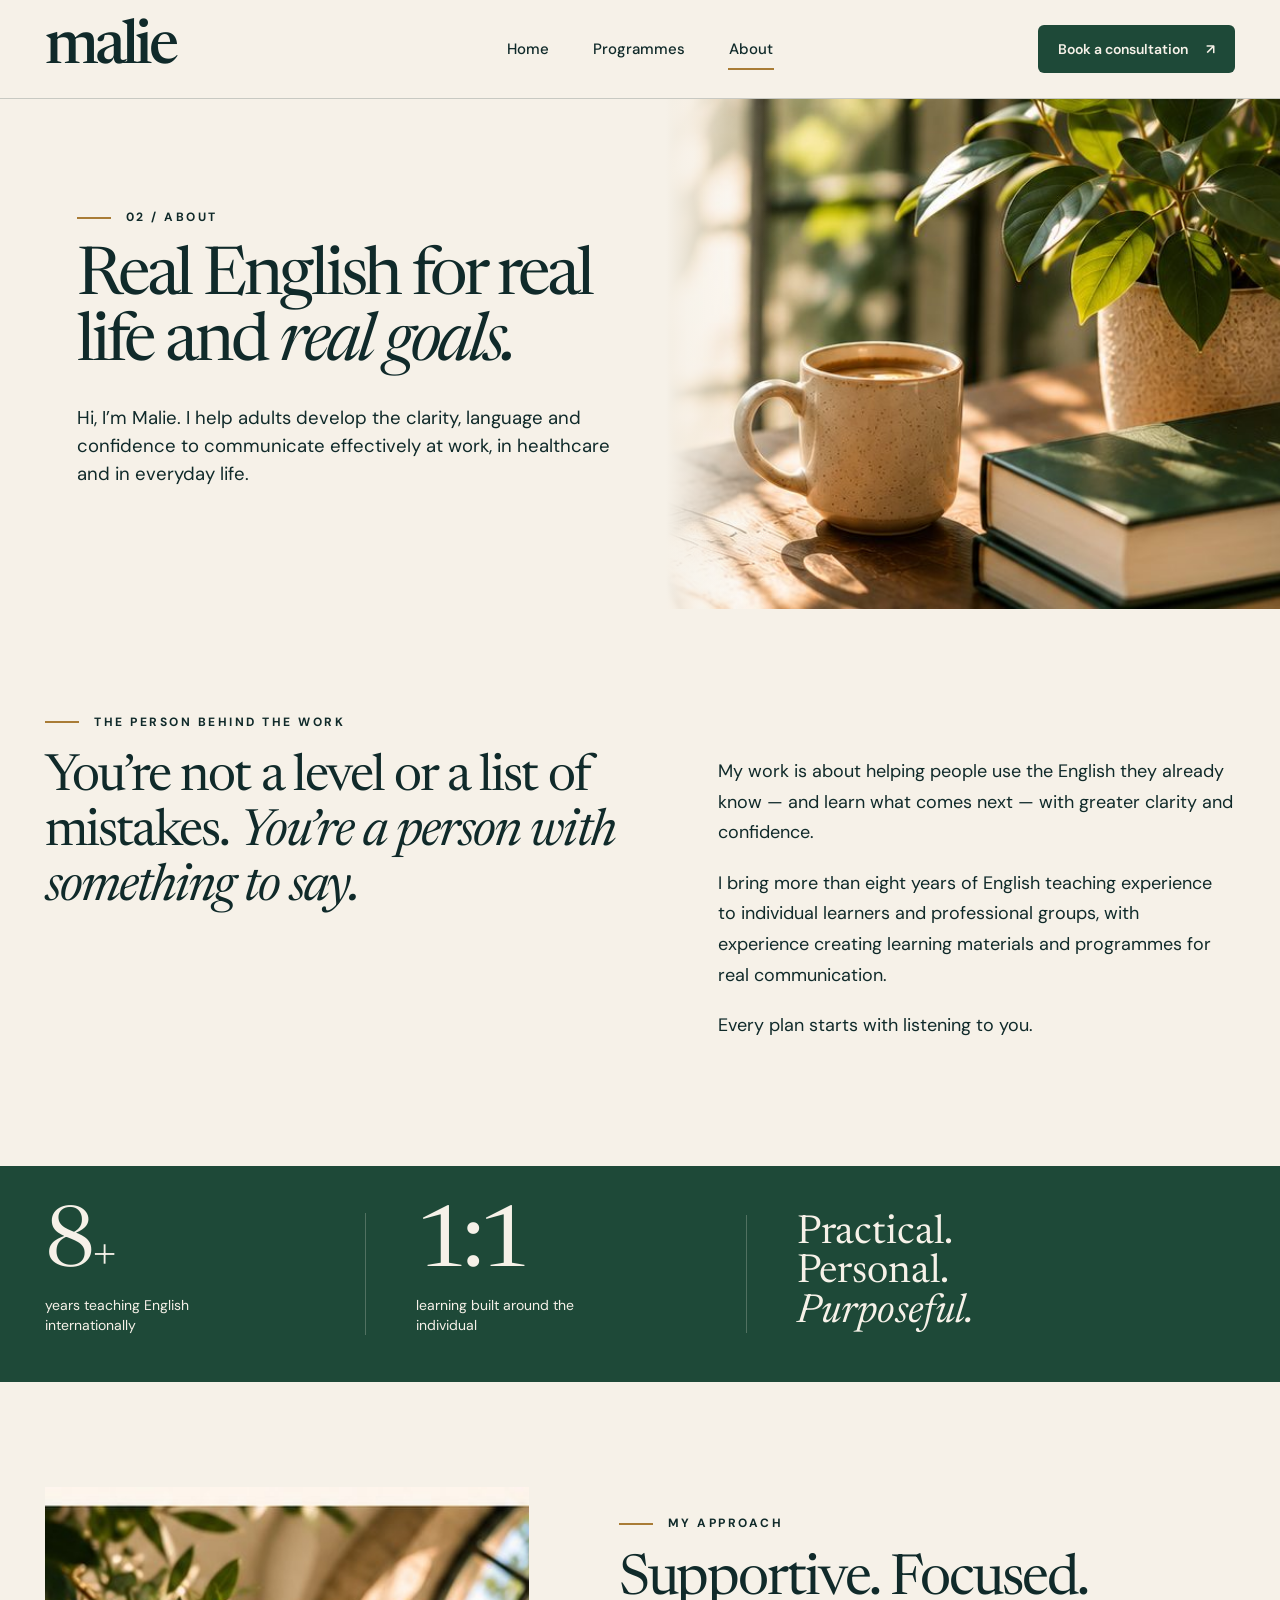
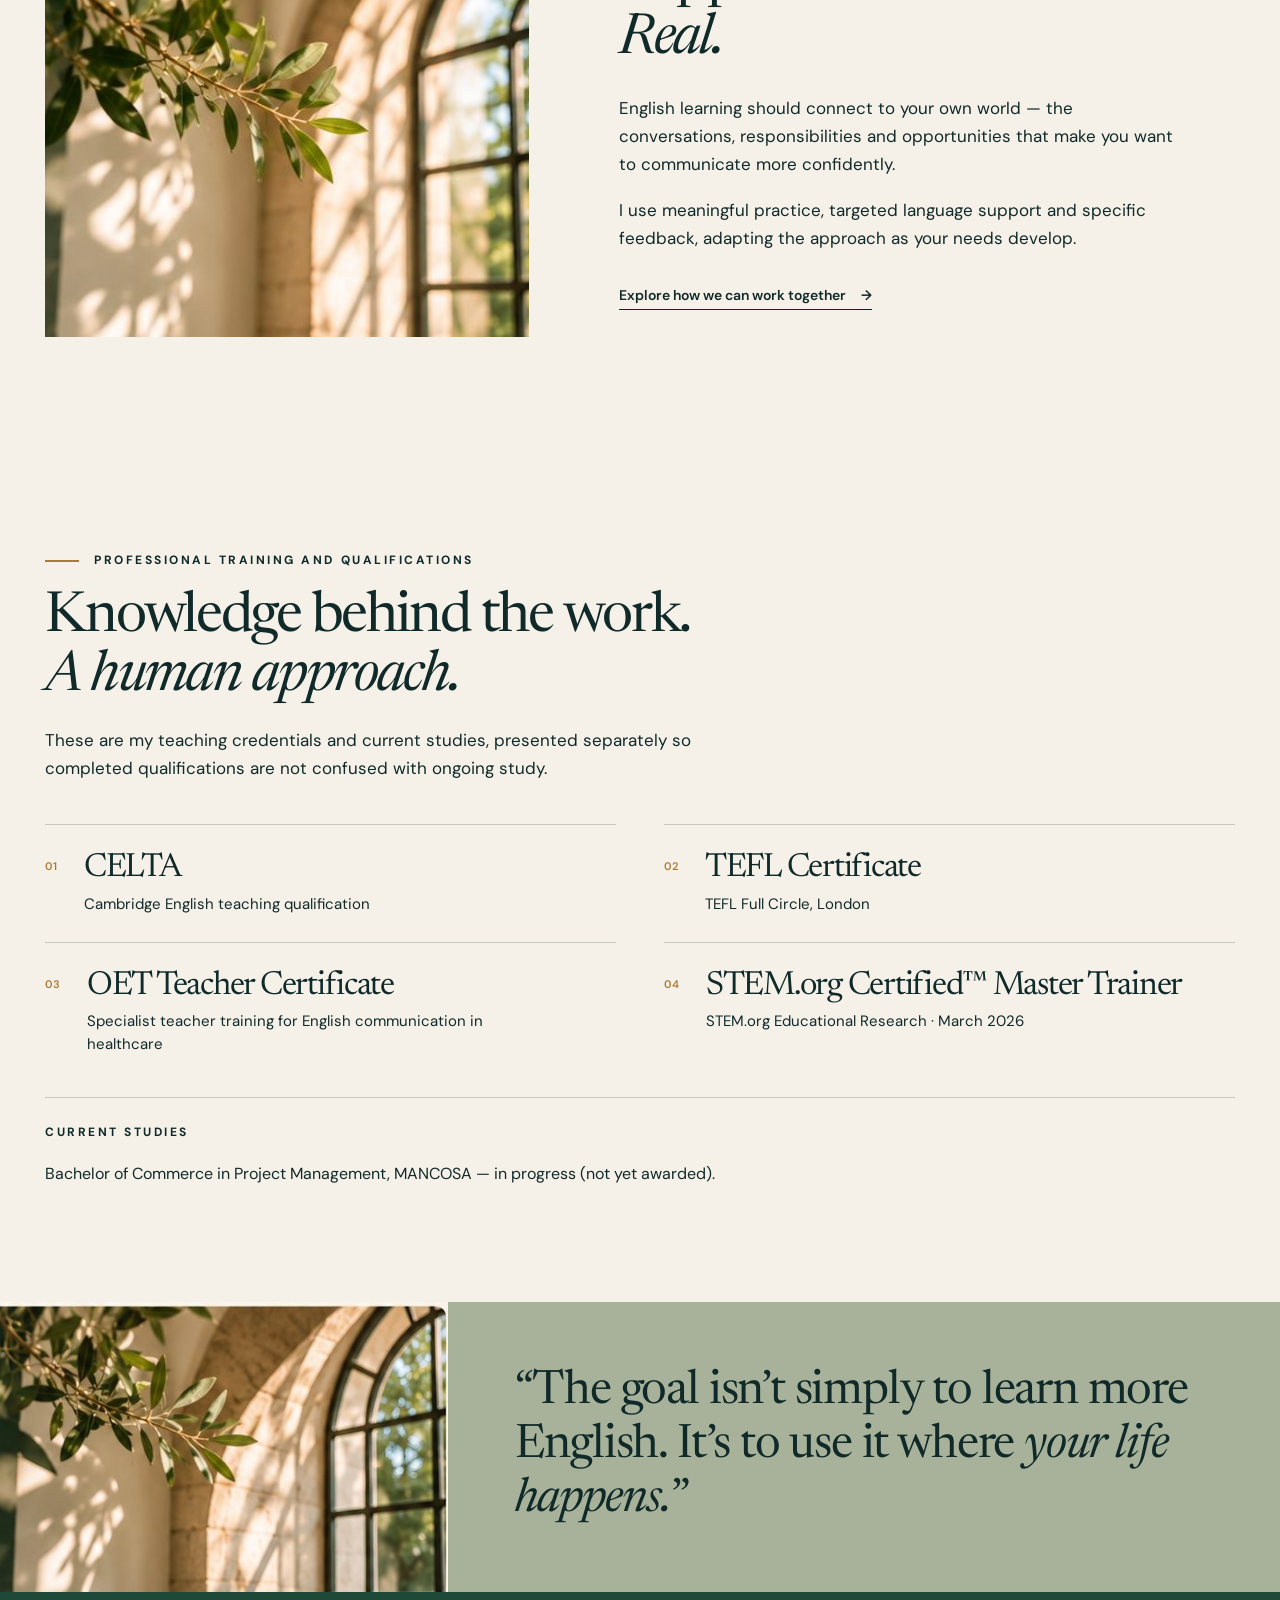
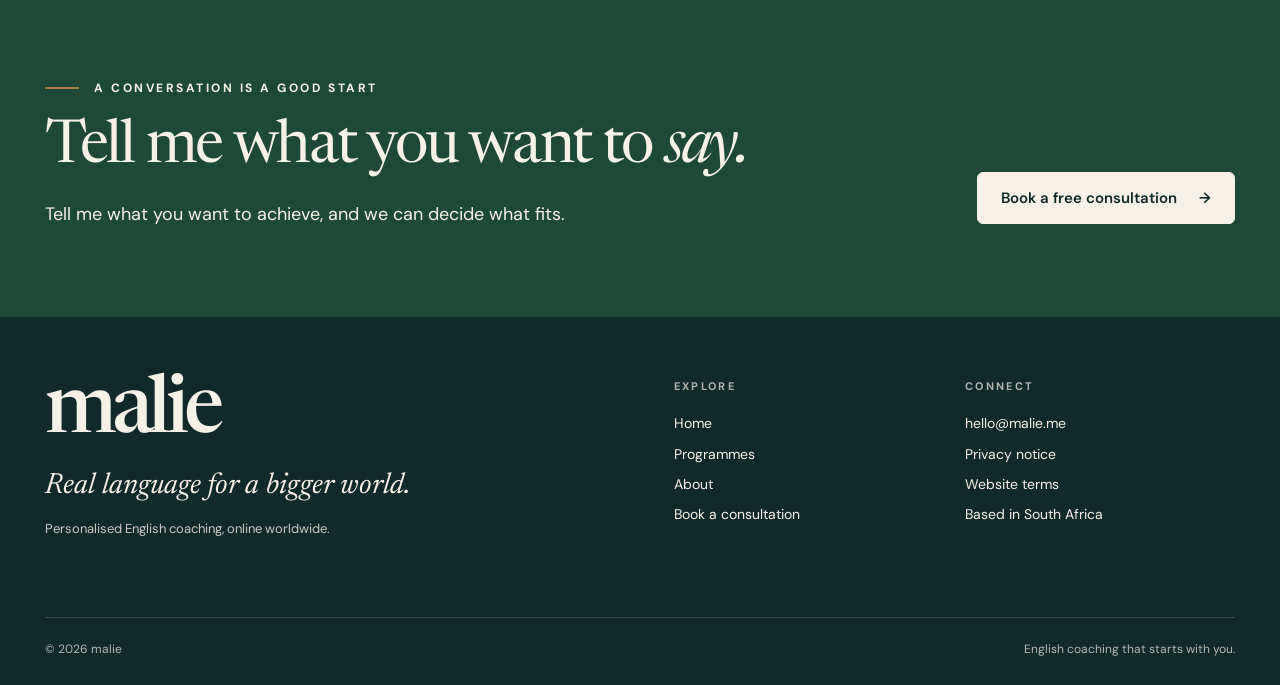
==== commit 3479faa7: "Complete website legal and footer essentials for launch" ====
--- a/about.html
+++ b/about.html
@@ -27,5 +27,5 @@
 <section class="closing-cta"><div class="shell closing-grid"><div><p class="eyebrow"><span class="eyebrow-rule" aria-hidden="true"></span>A conversation is a good start</p><h2>Tell me what you want to <em>say.</em></h2><p>Tell me what you want to achieve, and we can decide what fits.</p></div><a class="button button-ivory" href="consultation.html">Book a free consultation <span aria-hidden="true">→</span></a></div></section></main><footer class="site-footer"><div class="shell footer-main">
     <div><a href="index.html" class="footer-brand">malie</a><p class="footer-motto">Real language for a bigger world.</p><p class="footer-note">Personalised English coaching, online worldwide.</p></div>
     <div class="footer-menu"><span class="eyebrow">Explore</span><a href="index.html">Home</a><a href="programmes.html">Programmes</a><a href="about.html">About</a><a href="consultation.html">Book a consultation</a></div>
-    <div class="footer-menu"><span class="eyebrow">Connect</span><a href="mailto:hello@malie.me">hello@malie.me</a><a href="privacy.html">Privacy notice</a><span>Based in South Africa</span></div>
+    <div class="footer-menu"><span class="eyebrow">Connect</span><a href="mailto:hello@malie.me">hello@malie.me</a><a href="privacy.html">Privacy notice</a><a href="terms.html">Website terms</a><span>Based in South Africa</span></div>
   </div><div class="shell footer-bottom"><span>© 2026 malie</span><span>English coaching that starts with you.</span></div></footer></body></html>
--- a/site.css
+++ b/site.css
@@ -69,4 +69,6 @@
 @media(max-width:400px){.wordmark{font-size:49px}.home-copy{padding-inline:20px}.home-copy h1{font-size:clamp(49px,12.3vw,60px)}.hero-pathways{font-size:12px}.page-hero h1{font-size:47px}.page-hero-copy{padding-inline:21px}.closing-cta h2{font-size:42px}.footer-main{grid-template-columns:1fr}.footer-main>div:first-child{grid-column:auto}.consult-form-panel{padding:30px 19px}.consult-aside{padding-inline:22px}.experience-grid{grid-template-columns:1fr}.experience-words{grid-column:auto}.experience-grid>div:nth-child(2){border-top:1px solid var(--line-light);padding-top:20px}}
 @media(prefers-reduced-motion:reduce){html{scroll-behavior:auto}*,*::before,*::after{transition:none!important}}
 /* Layout integrity: outer sage band is full-width; nested editorial grid owns its columns */
-.pathway-alt{display:block}+.pathway-alt{display:block}
+/* Existing TidyCal booking integration: editorial primary action and email fallback */
+.booking-action{display:flex;flex-direction:column;align-items:flex-start;gap:12px;margin:0 0 32px}.booking-button{max-width:100%;text-align:center;white-space:normal}.booking-note{font-size:13px;line-height:1.5;color:var(--ink);opacity:.76;margin:0}.booking-email-separator{display:flex;align-items:center;gap:16px;margin:8px 0 22px;color:var(--ink);font-size:13px;font-weight:600;line-height:1.45}.booking-email-separator:before{content:"";height:1px;background:var(--line);flex:0 0 25px}.booking-email-separator:after{content:"";height:1px;background:var(--line);flex:1 1 auto}@media(max-width:430px){.booking-button{font-size:14px;padding:13px 14px}.booking-email-separator{gap:9px;font-size:12px}}
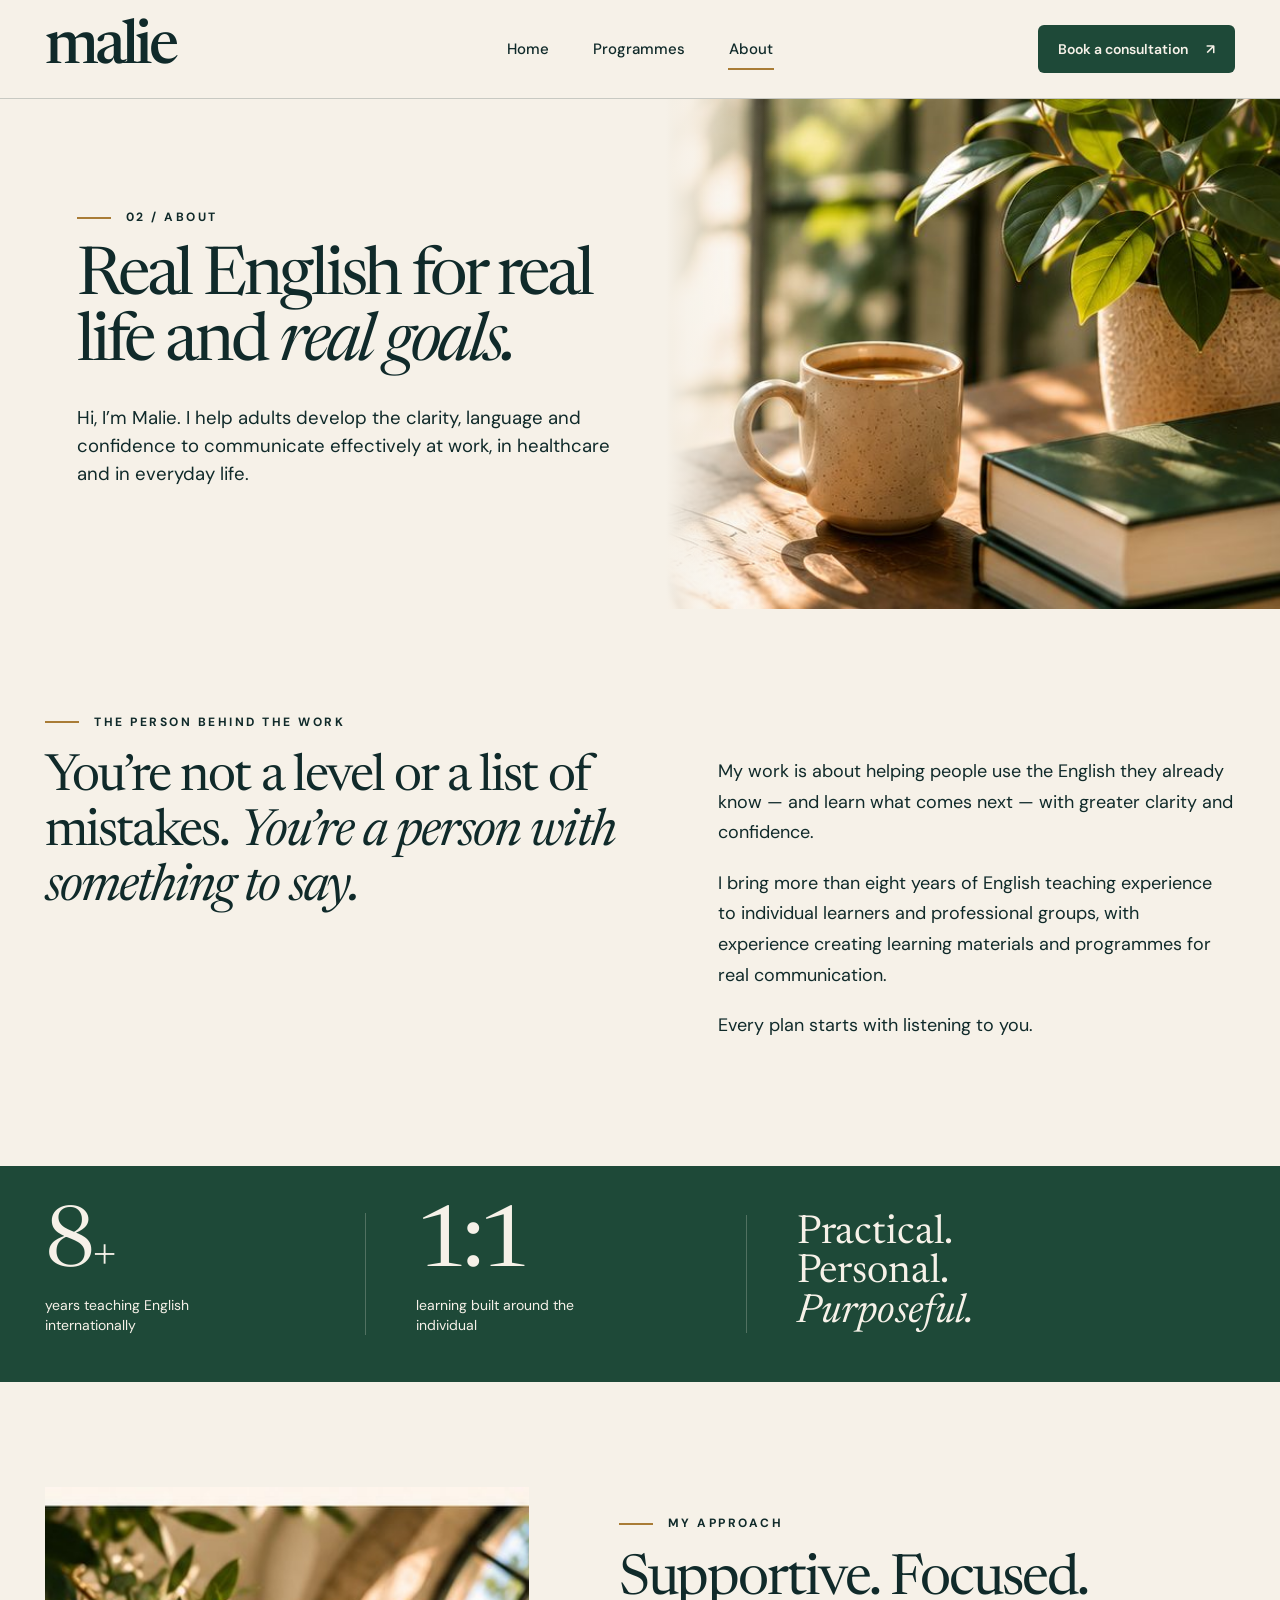
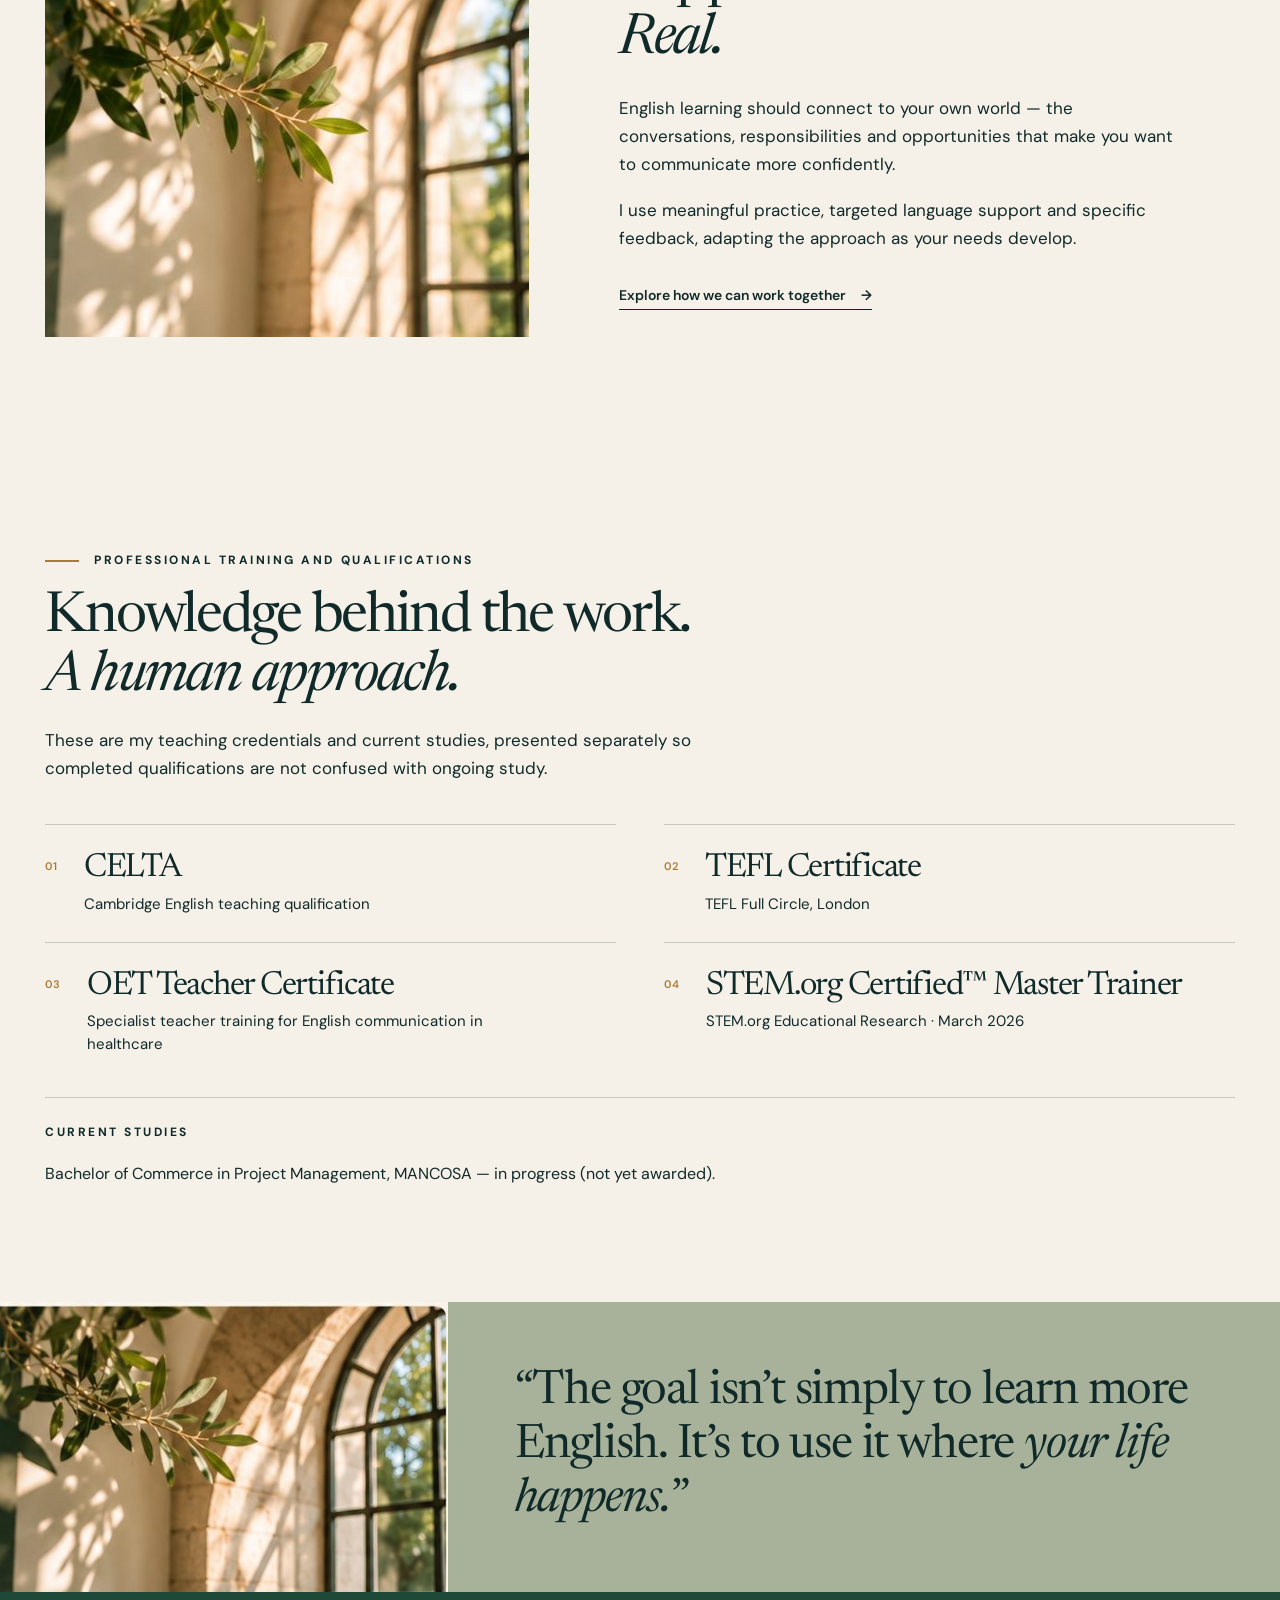
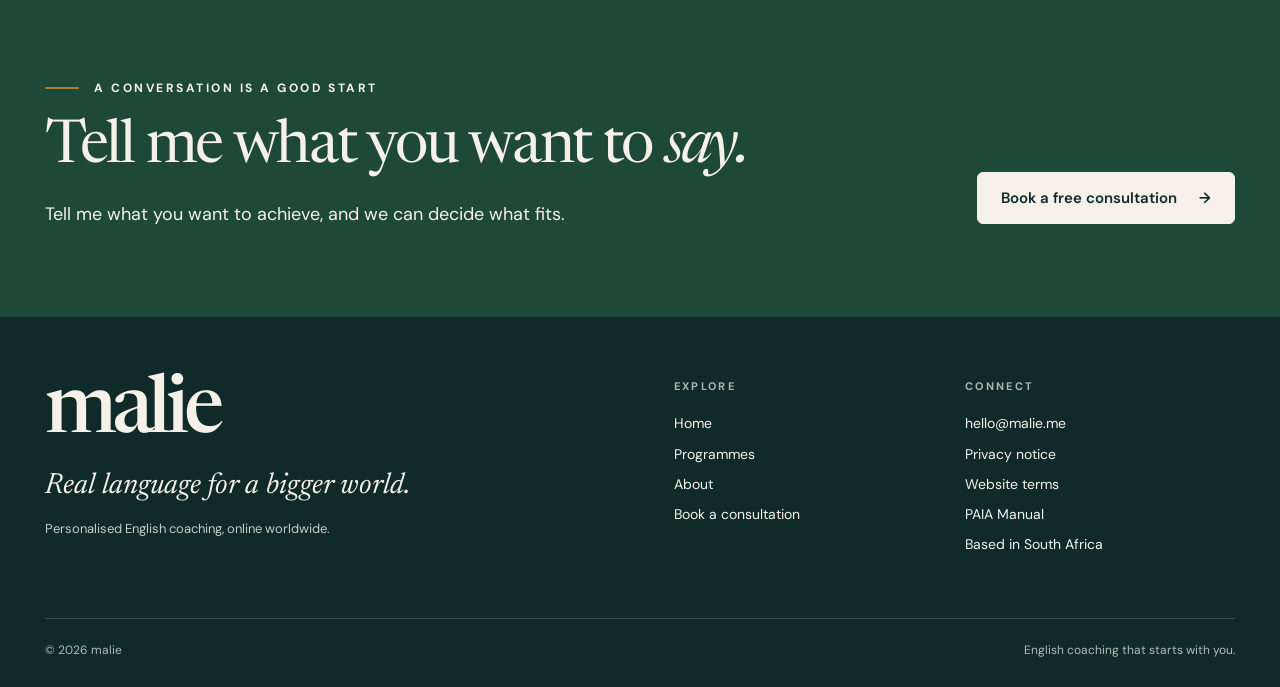
==== commit 25fa9cc9: "Publish approved PAIA manual online and add legal footer links" ====
--- a/about.html
+++ b/about.html
@@ -27,5 +27,5 @@
 <section class="closing-cta"><div class="shell closing-grid"><div><p class="eyebrow"><span class="eyebrow-rule" aria-hidden="true"></span>A conversation is a good start</p><h2>Tell me what you want to <em>say.</em></h2><p>Tell me what you want to achieve, and we can decide what fits.</p></div><a class="button button-ivory" href="consultation.html">Book a free consultation <span aria-hidden="true">→</span></a></div></section></main><footer class="site-footer"><div class="shell footer-main">
     <div><a href="index.html" class="footer-brand">malie</a><p class="footer-motto">Real language for a bigger world.</p><p class="footer-note">Personalised English coaching, online worldwide.</p></div>
     <div class="footer-menu"><span class="eyebrow">Explore</span><a href="index.html">Home</a><a href="programmes.html">Programmes</a><a href="about.html">About</a><a href="consultation.html">Book a consultation</a></div>
-    <div class="footer-menu"><span class="eyebrow">Connect</span><a href="mailto:hello@malie.me">hello@malie.me</a><a href="privacy.html">Privacy notice</a><a href="terms.html">Website terms</a><span>Based in South Africa</span></div>
+    <div class="footer-menu"><span class="eyebrow">Connect</span><a href="mailto:hello@malie.me">hello@malie.me</a><a href="privacy.html">Privacy notice</a><a href="terms.html">Website terms</a><a href="paia.html">PAIA Manual</a><span>Based in South Africa</span></div>
   </div><div class="shell footer-bottom"><span>© 2026 malie</span><span>English coaching that starts with you.</span></div></footer></body></html>
